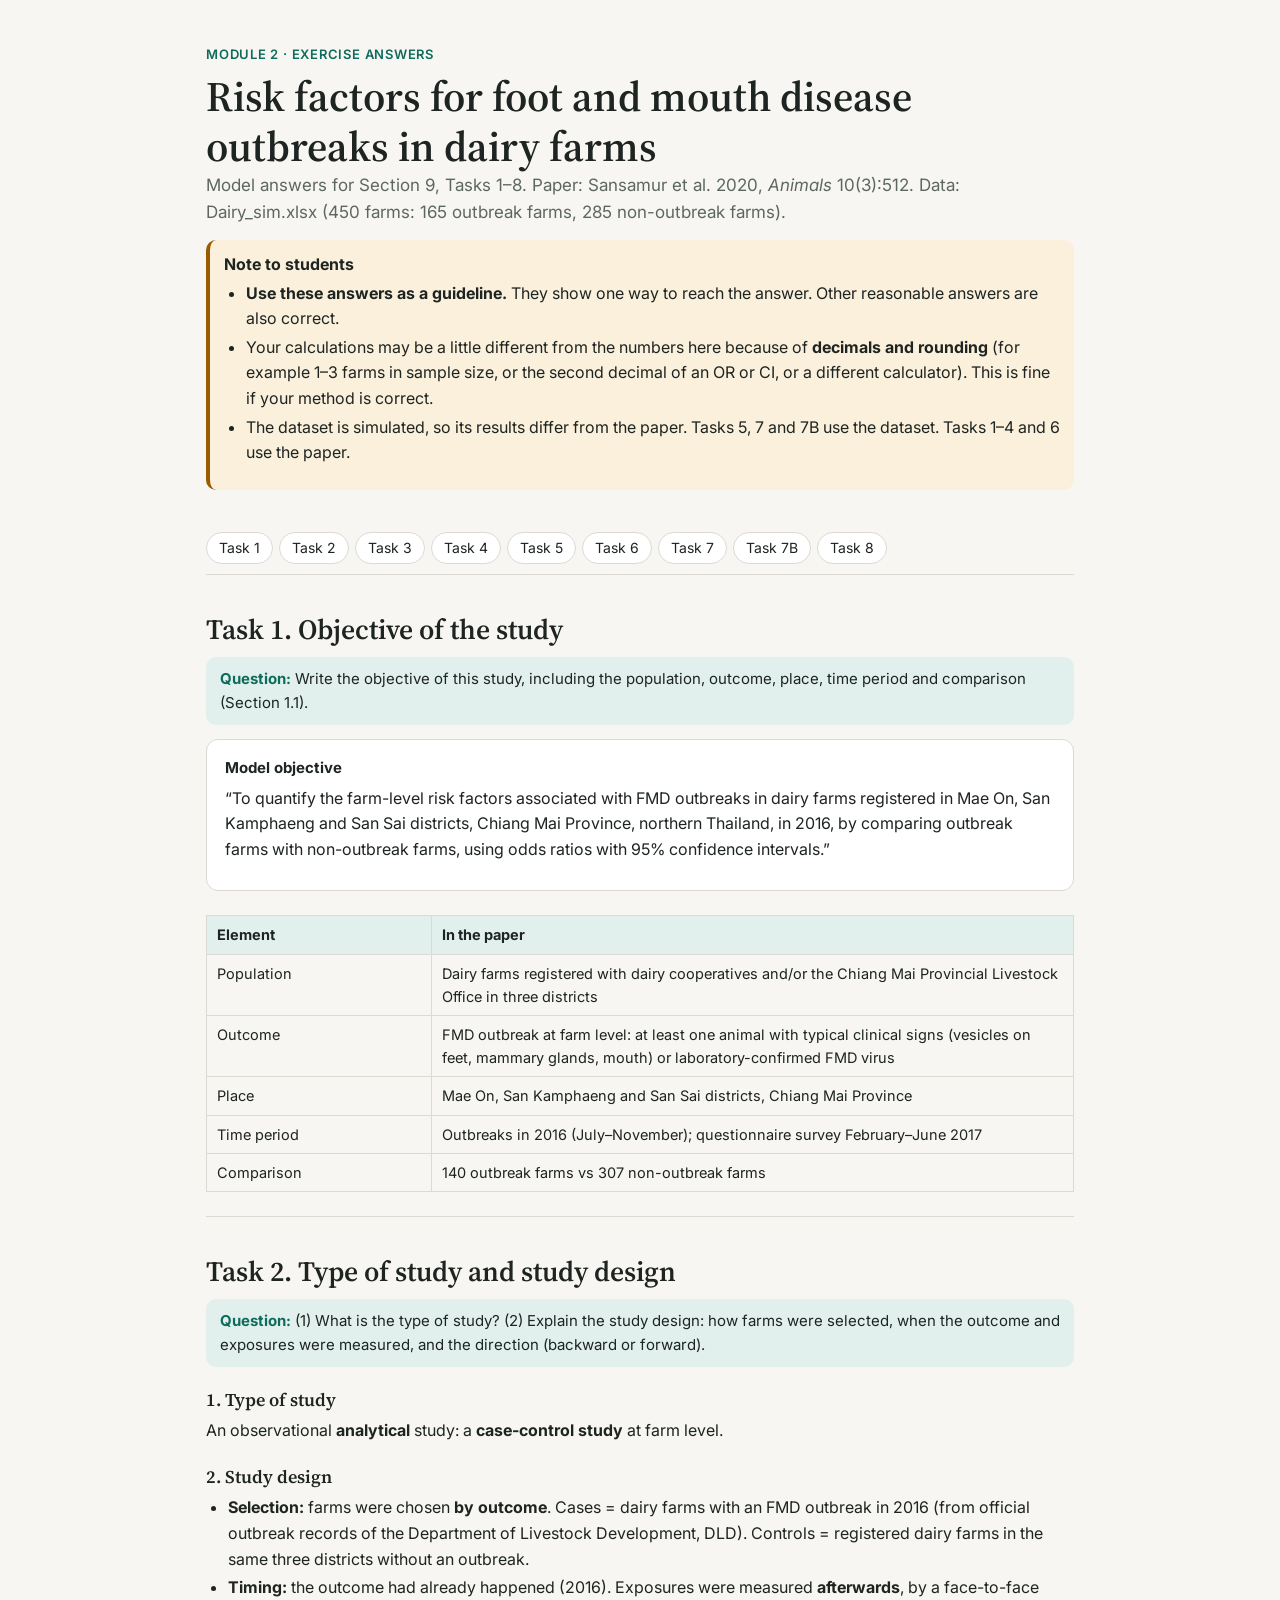
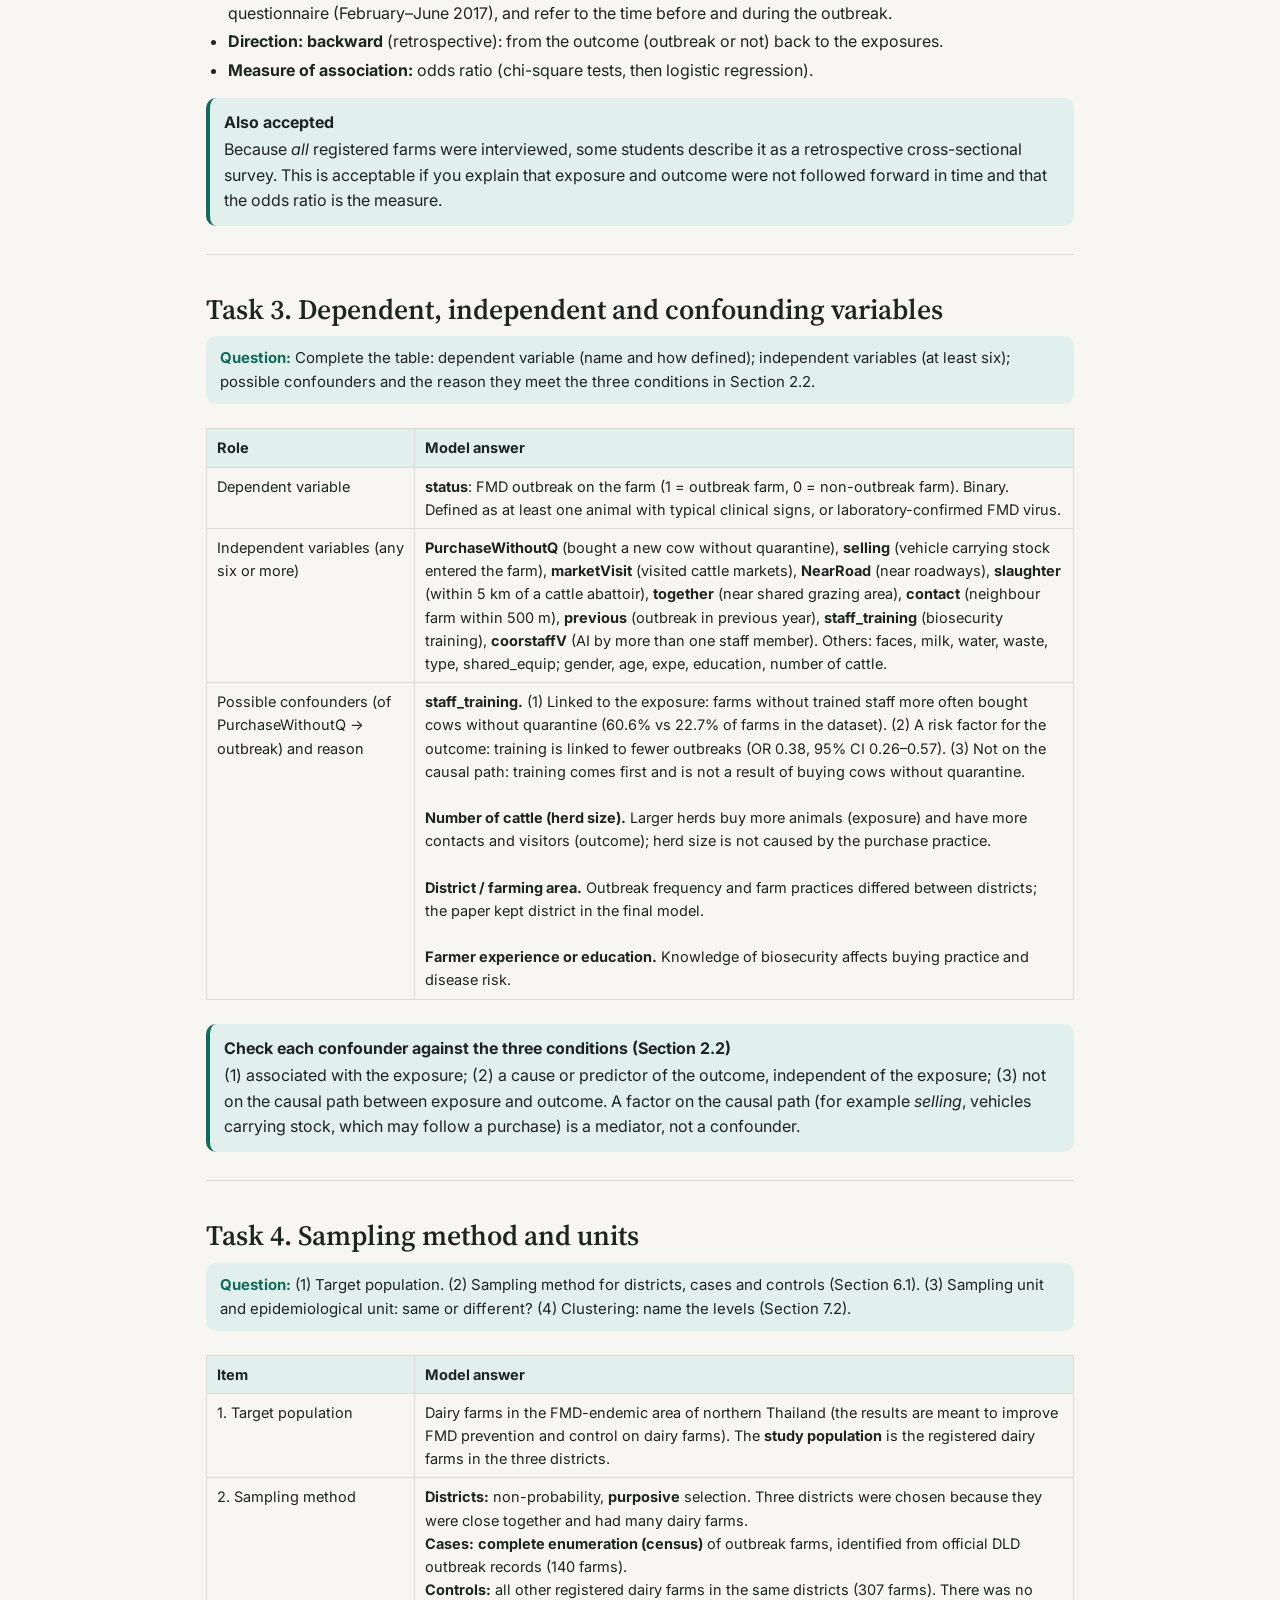
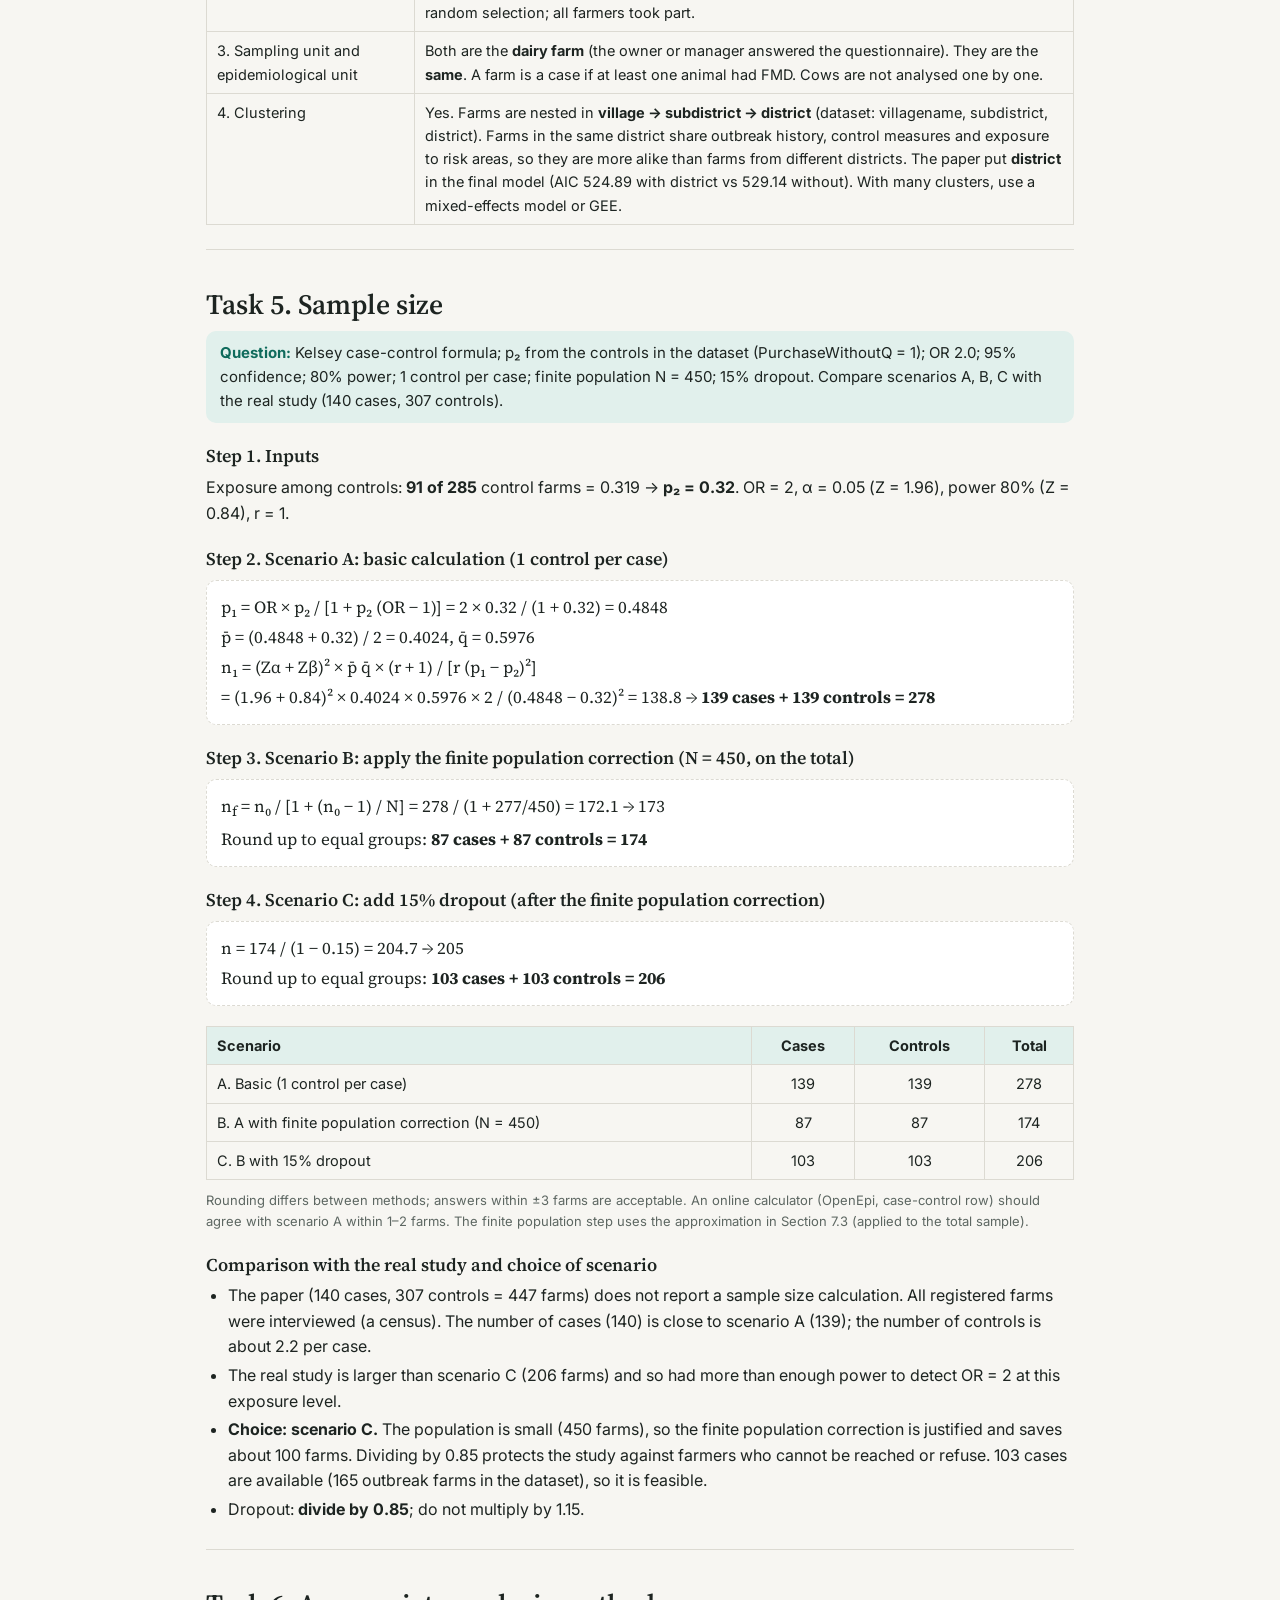
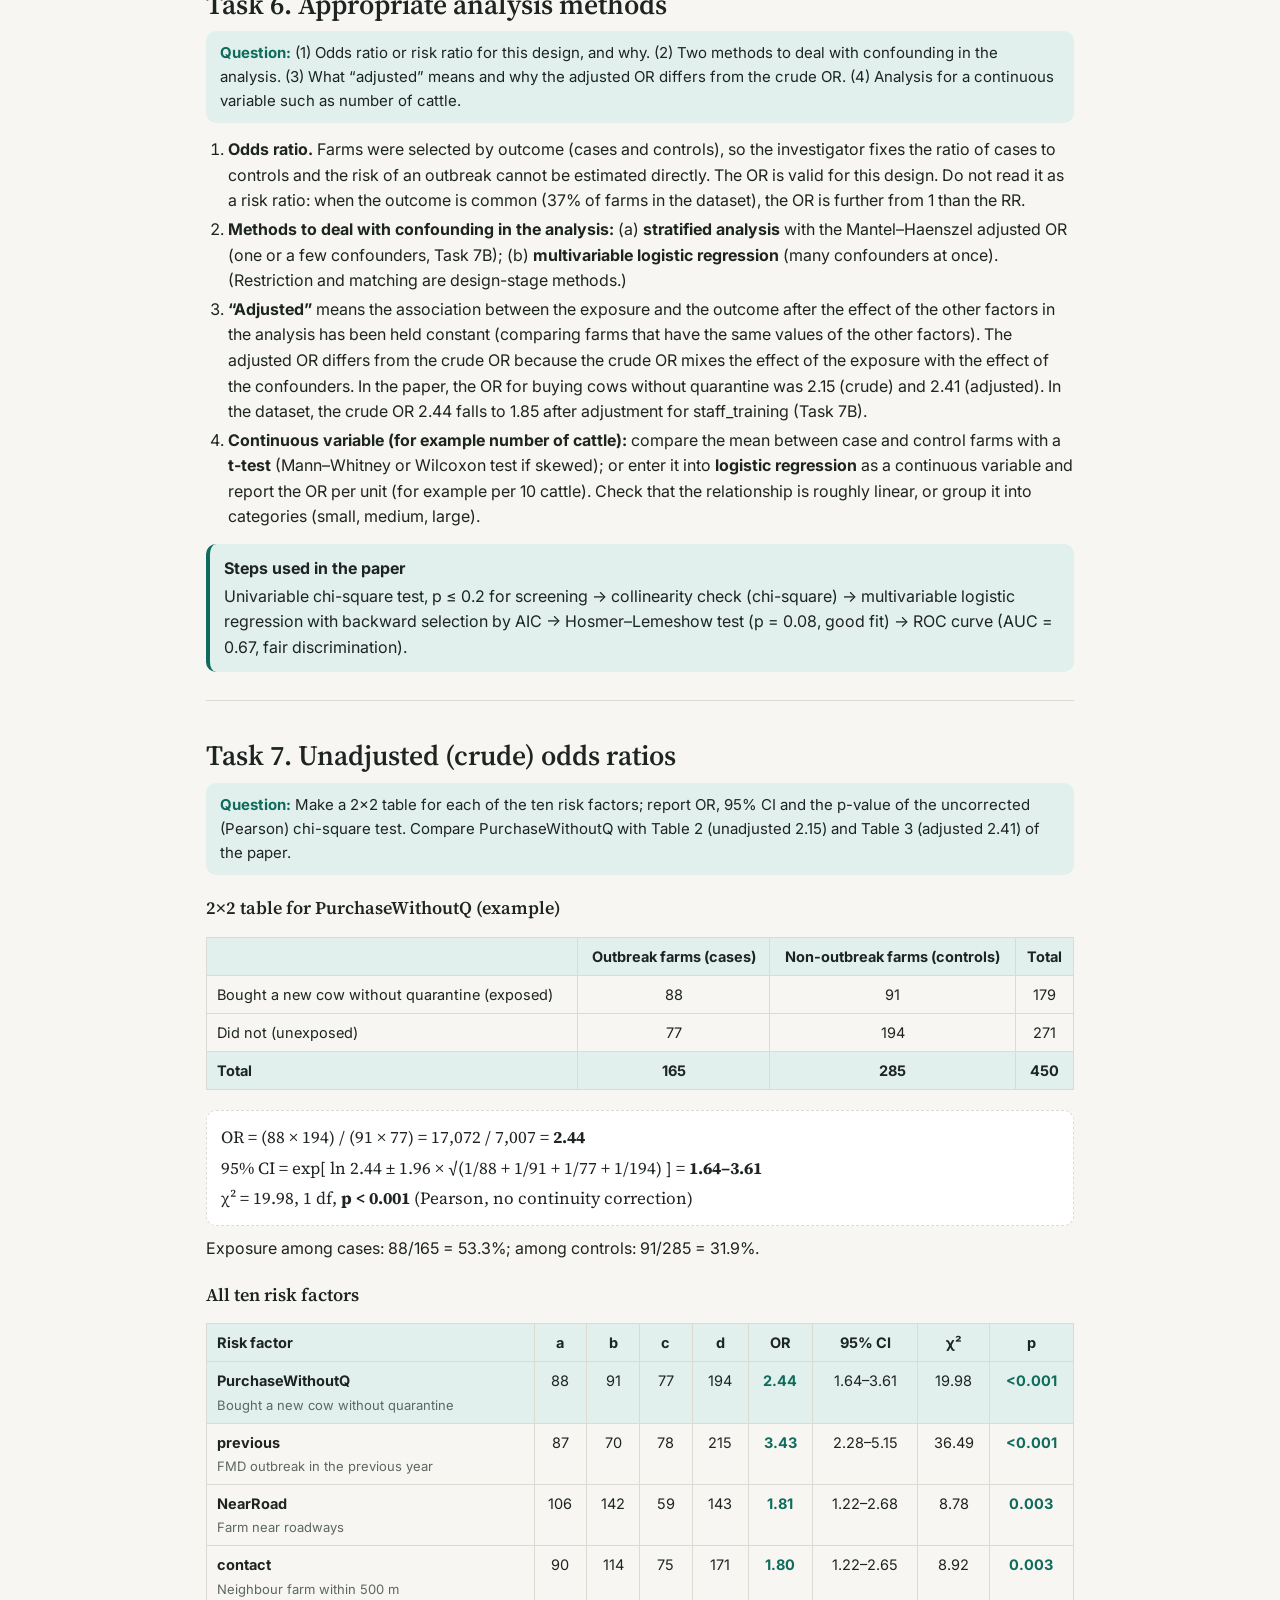
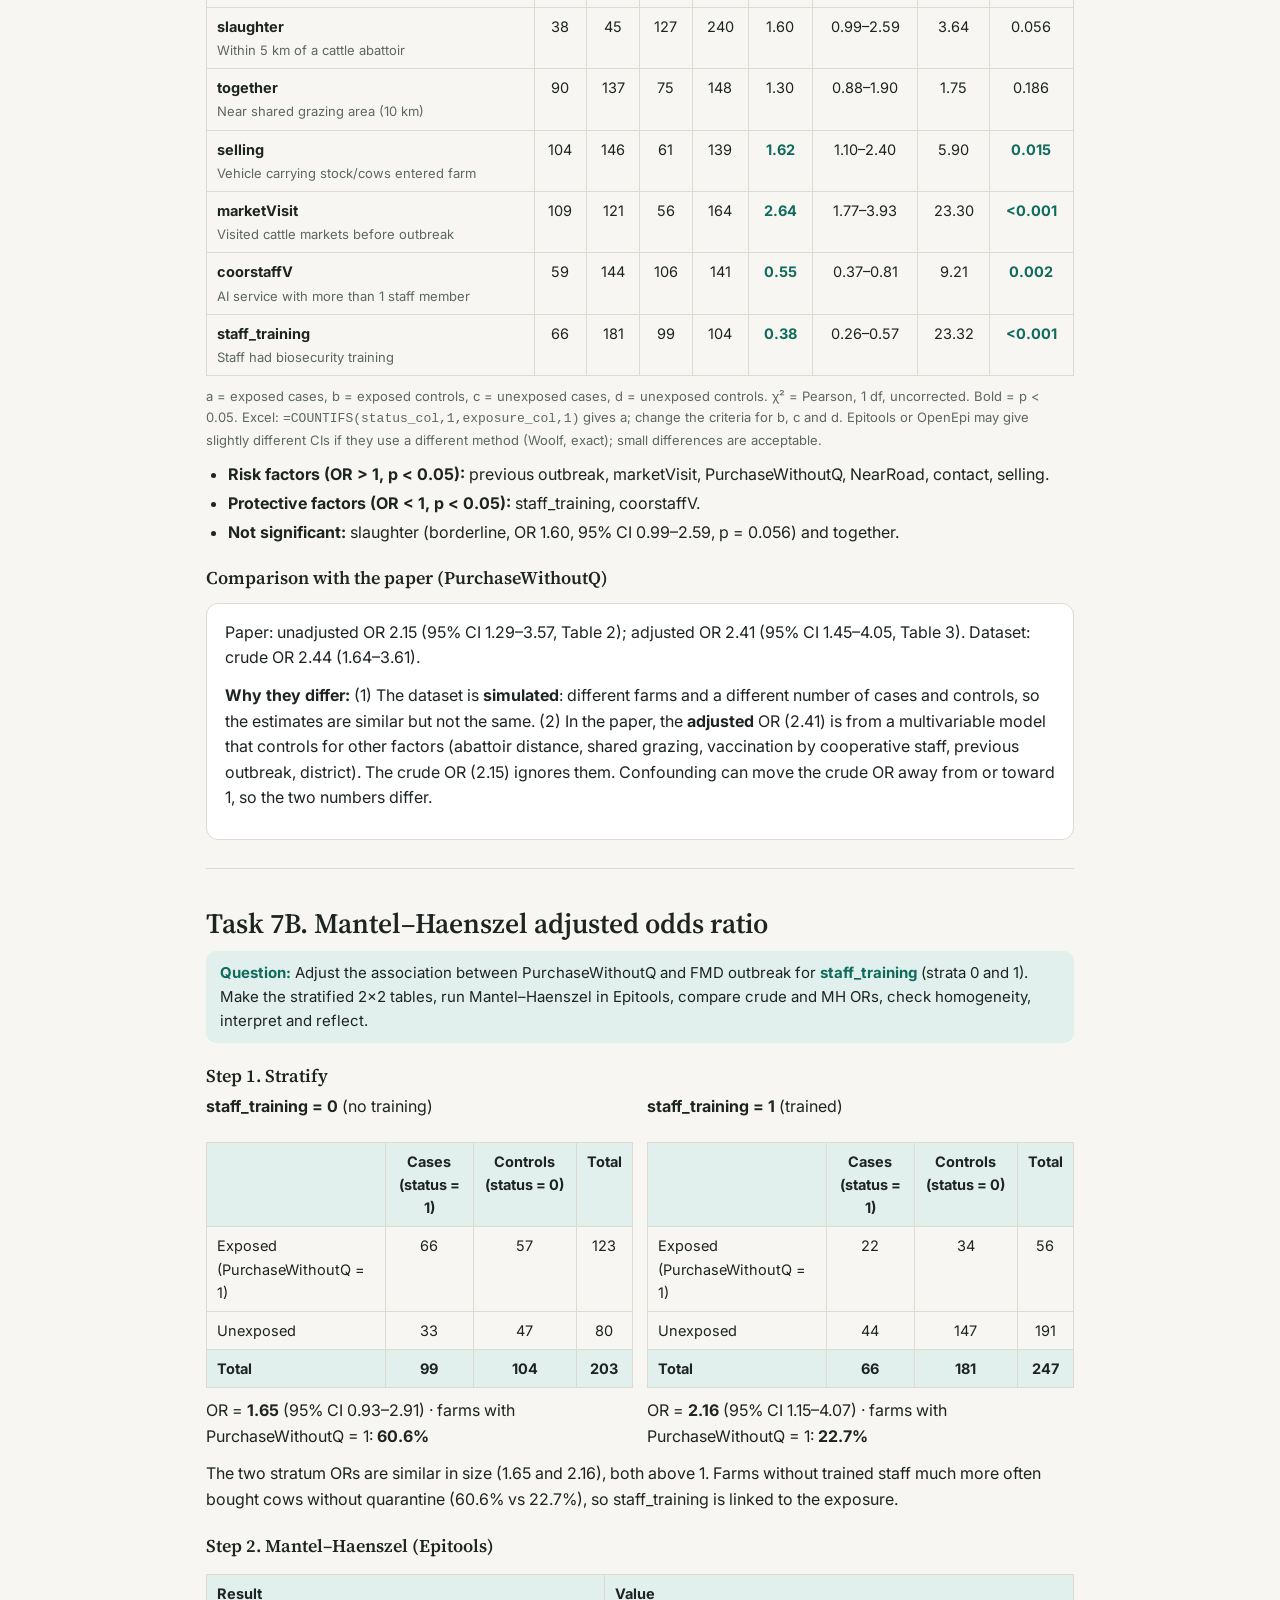
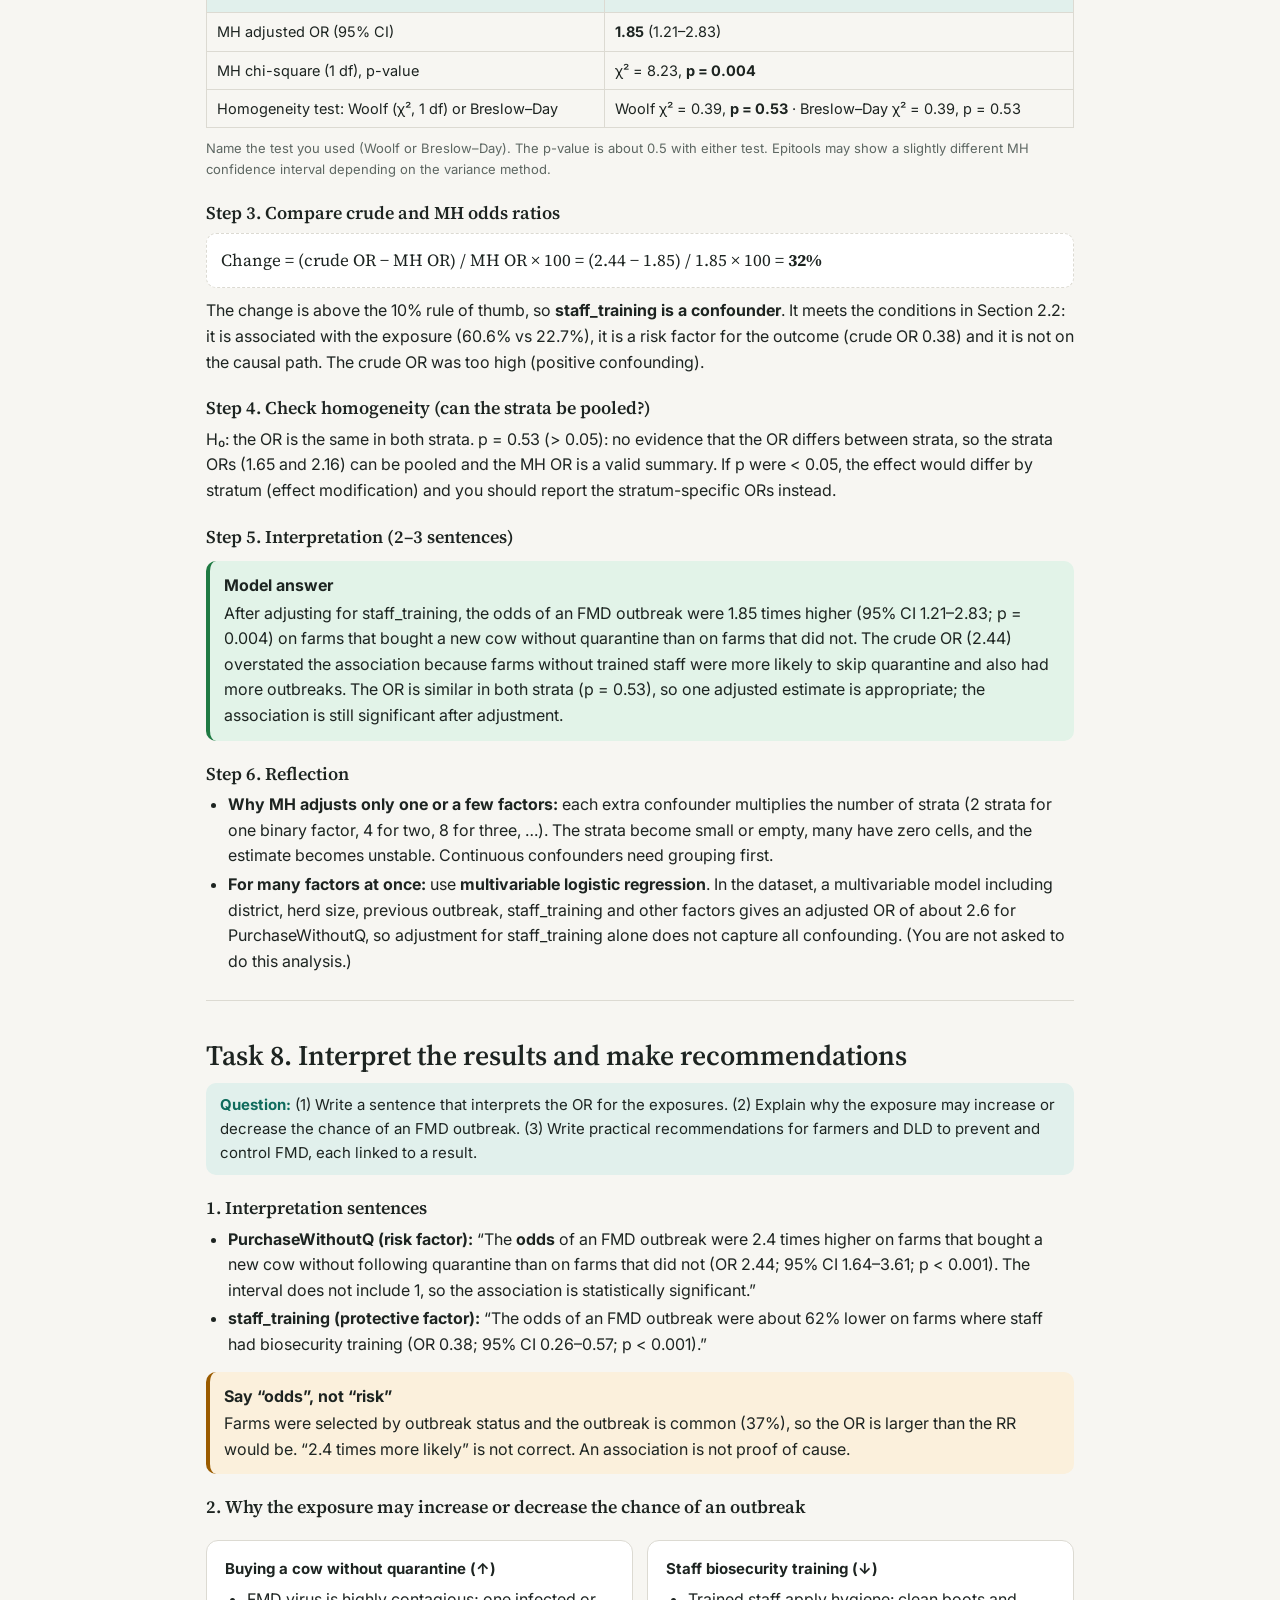
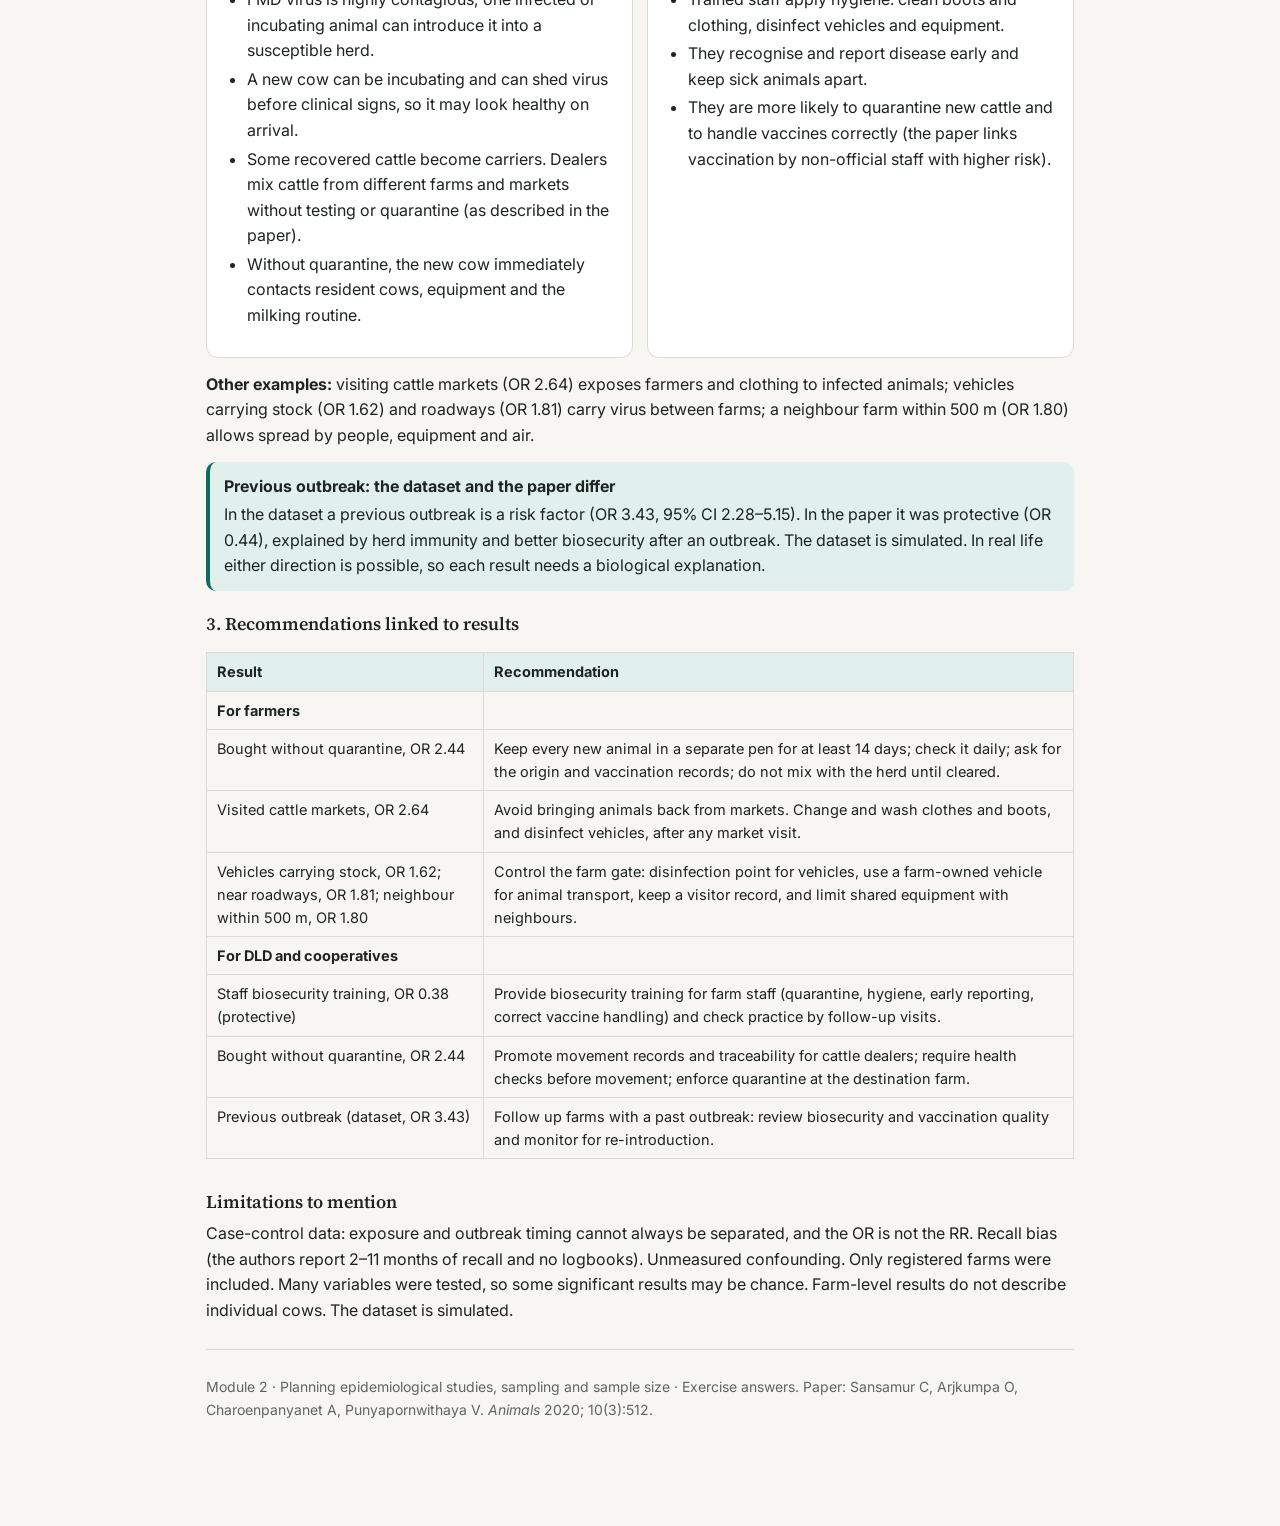
==== Module2_Exercise_Answers.html @ 0840a91d "Add files via upload" ====
<!doctype html>
<html lang="en">
<head>
<meta charset="utf-8">
<meta name="viewport" content="width=device-width,initial-scale=1">
<title>Module 2 Exercise – Answers</title>
<link rel="preconnect" href="https://fonts.googleapis.com">
<link href="https://fonts.googleapis.com/css2?family=Inter:wght@400;500;600&family=Source+Serif+4:wght@600&display=swap" rel="stylesheet">
<style>
:root{--bg:#f7f6f2;--surface:#fff;--ink:#1d2421;--muted:#5d6762;--line:#dcdad2;--accent:#0f6b5c;--accent-soft:#e1f0ec;--warn:#9a5b00;--warn-soft:#fbf0dc;--good:#1f7a43;--good-soft:#e2f3e8;--bad:#b3362b;}
@media (prefers-color-scheme:dark){:root{--bg:#151a18;--surface:#1e2522;--ink:#e8ece9;--muted:#9aa6a0;--line:#33403a;--accent:#4fc2ab;--accent-soft:#1d3a33;--warn:#e6b15c;--warn-soft:#3a2f17;--good:#6bcf8f;--good-soft:#1b3326;--bad:#f08a80;}}
*{box-sizing:border-box}
html{scroll-behavior:smooth;scroll-padding-top:70px}
body{margin:0;background:var(--bg);color:var(--ink);font:16px/1.6 Inter,system-ui,sans-serif;overflow-x:hidden}
h1,h2,h3{font-family:'Source Serif 4',Georgia,serif;font-weight:600;line-height:1.2;margin:0}
h1{font-size:clamp(28px,5vw,42px)} h2{font-size:clamp(22px,3.4vw,28px);margin-bottom:10px} h3{font-size:18px;margin:22px 0 8px}
p{margin:0 0 12px} a{color:var(--accent)}
.wrap{max-width:900px;margin:0 auto;padding:0 16px 80px}
header{padding:44px 0 18px}
.kick{font-size:13px;letter-spacing:.06em;text-transform:uppercase;color:var(--accent);font-weight:600;margin-bottom:6px}
.lead{font-size:17px;color:var(--muted)}
nav.chips{position:sticky;top:0;z-index:5;background:var(--bg);padding:10px 0;border-bottom:1px solid var(--line);display:flex;flex-wrap:wrap;gap:6px}
nav.chips a{padding:4px 12px;border:1px solid var(--line);border-radius:999px;text-decoration:none;font-size:14px;color:var(--ink);background:var(--surface)}
nav.chips a:hover{background:var(--accent-soft)}
section{padding:38px 0 14px;border-bottom:1px solid var(--line)}
.q{background:var(--accent-soft);border-radius:10px;padding:10px 14px;margin:0 0 14px;font-size:15px}
.q b{color:var(--accent)}
.card{background:var(--surface);border:1px solid var(--line);border-radius:12px;padding:16px 18px;margin:14px 0}
.card h4{margin:0 0 6px;font-size:15px}
.note,.warn,.good{border-radius:10px;padding:12px 14px;margin:14px 0;border-left:4px solid var(--accent);background:var(--accent-soft)}
.warn{border-color:var(--warn);background:var(--warn-soft)} .good{border-color:var(--good);background:var(--good-soft)}
.note b:first-child,.warn b:first-child,.good b:first-child{display:block;margin-bottom:2px}
.tw{overflow-x:auto;-webkit-overflow-scrolling:touch}
table{border-collapse:collapse;width:100%;font-size:14.5px;margin:10px 0}
th,td{border:1px solid var(--line);padding:7px 10px;text-align:left;vertical-align:top} th{background:var(--accent-soft)}
td.sig{font-weight:700;color:var(--accent)} tr.hl td{background:var(--accent-soft)}
.m{color:var(--muted);font-size:13px}
.f{font-family:'Source Serif 4',Georgia,serif;font-size:17px;background:var(--surface);border:1px dashed var(--line);border-radius:10px;padding:10px 14px;margin:10px 0;overflow-x:auto}
.f div{margin:3px 0;white-space:nowrap}
ul,ol{margin:0 0 12px;padding-left:22px} li{margin:3px 0}
.two{display:grid;grid-template-columns:1fr 1fr;gap:14px}
@media(max-width:700px){.two{grid-template-columns:1fr}}
.t2 td,.t2 th{text-align:center} .t2 td:first-child,.t2 th:first-child{text-align:left}
footer{padding:26px 0;color:var(--muted);font-size:14px}
@media print{nav.chips{display:none}section{break-inside:avoid-page}body{background:#fff}}
</style>
</head>
<body>
<div class="wrap">
<header>
  <div class="kick">Module 2 · Exercise answers</div>
  <h1>Risk factors for foot and mouth disease outbreaks in dairy farms</h1>
  <p class="lead">Model answers for Section 9, Tasks 1–8. Paper: Sansamur et al. 2020, <i>Animals</i> 10(3):512. Data: Dairy_sim.xlsx (450 farms: 165 outbreak farms, 285 non-outbreak farms).</p>
  <div class="warn"><b>Note to students</b>
    <ul>
      <li><b style="display:inline">Use these answers as a guideline.</b> They show one way to reach the answer. Other reasonable answers are also correct.</li>
      <li>Your calculations may be a little different from the numbers here because of <b style="display:inline">decimals and rounding</b> (for example 1–3 farms in sample size, or the second decimal of an OR or CI, or a different calculator). This is fine if your method is correct.</li>
      <li>The dataset is simulated, so its results differ from the paper. Tasks 5, 7 and 7B use the dataset. Tasks 1–4 and 6 use the paper.</li>
    </ul>
  </div>
</header>

<nav class="chips" aria-label="Tasks">
  <a href="#t1">Task 1</a><a href="#t2">Task 2</a><a href="#t3">Task 3</a><a href="#t4">Task 4</a><a href="#t5">Task 5</a><a href="#t6">Task 6</a><a href="#t7">Task 7</a><a href="#t7b">Task 7B</a><a href="#t8">Task 8</a>
</nav>

<!-- TASK 1 -->
<section id="t1">
  <h2>Task 1. Objective of the study</h2>
  <div class="q"><b>Question:</b> Write the objective of this study, including the population, outcome, place, time period and comparison (Section 1.1).</div>
  <div class="card">
    <h4>Model objective</h4>
    <p>“To quantify the farm-level risk factors associated with FMD outbreaks in dairy farms registered in Mae On, San Kamphaeng and San Sai districts, Chiang Mai Province, northern Thailand, in 2016, by comparing outbreak farms with non-outbreak farms, using odds ratios with 95% confidence intervals.”</p>
  </div>
  <div class="tw"><table>
    <tr><th style="width:26%">Element</th><th>In the paper</th></tr>
    <tr><td>Population</td><td>Dairy farms registered with dairy cooperatives and/or the Chiang Mai Provincial Livestock Office in three districts</td></tr>
    <tr><td>Outcome</td><td>FMD outbreak at farm level: at least one animal with typical clinical signs (vesicles on feet, mammary glands, mouth) or laboratory-confirmed FMD virus</td></tr>
    <tr><td>Place</td><td>Mae On, San Kamphaeng and San Sai districts, Chiang Mai Province</td></tr>
    <tr><td>Time period</td><td>Outbreaks in 2016 (July–November); questionnaire survey February–June 2017</td></tr>
    <tr><td>Comparison</td><td>140 outbreak farms vs 307 non-outbreak farms</td></tr>
  </table></div>
</section>

<!-- TASK 2 -->
<section id="t2">
  <h2>Task 2. Type of study and study design</h2>
  <div class="q"><b>Question:</b> (1) What is the type of study? (2) Explain the study design: how farms were selected, when the outcome and exposures were measured, and the direction (backward or forward).</div>
  <h3>1. Type of study</h3>
  <p>An observational <b>analytical</b> study: a <b>case-control study</b> at farm level.</p>
  <h3>2. Study design</h3>
  <ul>
    <li><b>Selection:</b> farms were chosen <b>by outcome</b>. Cases = dairy farms with an FMD outbreak in 2016 (from official outbreak records of the Department of Livestock Development, DLD). Controls = registered dairy farms in the same three districts without an outbreak.</li>
    <li><b>Timing:</b> the outcome had already happened (2016). Exposures were measured <b>afterwards</b>, by a face-to-face questionnaire (February–June 2017), and refer to the time before and during the outbreak.</li>
    <li><b>Direction:</b> <b>backward</b> (retrospective): from the outcome (outbreak or not) back to the exposures.</li>
    <li><b>Measure of association:</b> odds ratio (chi-square tests, then logistic regression).</li>
  </ul>
  <div class="note"><b>Also accepted</b>
    Because <i>all</i> registered farms were interviewed, some students describe it as a retrospective cross-sectional survey. This is acceptable if you explain that exposure and outcome were not followed forward in time and that the odds ratio is the measure.</div>
</section>

<!-- TASK 3 -->
<section id="t3">
  <h2>Task 3. Dependent, independent and confounding variables</h2>
  <div class="q"><b>Question:</b> Complete the table: dependent variable (name and how defined); independent variables (at least six); possible confounders and the reason they meet the three conditions in Section 2.2.</div>
  <div class="tw"><table>
    <tr><th style="width:24%">Role</th><th>Model answer</th></tr>
    <tr><td>Dependent variable</td><td><b>status</b>: FMD outbreak on the farm (1 = outbreak farm, 0 = non-outbreak farm). Binary. Defined as at least one animal with typical clinical signs, or laboratory-confirmed FMD virus.</td></tr>
    <tr><td>Independent variables (any six or more)</td><td>
      <b>PurchaseWithoutQ</b> (bought a new cow without quarantine), <b>selling</b> (vehicle carrying stock entered the farm), <b>marketVisit</b> (visited cattle markets), <b>NearRoad</b> (near roadways), <b>slaughter</b> (within 5 km of a cattle abattoir), <b>together</b> (near shared grazing area), <b>contact</b> (neighbour farm within 500 m), <b>previous</b> (outbreak in previous year), <b>staff_training</b> (biosecurity training), <b>coorstaffV</b> (AI by more than one staff member). Others: faces, milk, water, waste, type, shared_equip; gender, age, expe, education, number of cattle.</td></tr>
    <tr><td>Possible confounders (of PurchaseWithoutQ → outbreak) and reason</td><td>
      <b>staff_training.</b> (1) Linked to the exposure: farms without trained staff more often bought cows without quarantine (60.6% vs 22.7% of farms in the dataset). (2) A risk factor for the outcome: training is linked to fewer outbreaks (OR 0.38, 95% CI 0.26–0.57). (3) Not on the causal path: training comes first and is not a result of buying cows without quarantine.<br><br>
      <b>Number of cattle (herd size).</b> Larger herds buy more animals (exposure) and have more contacts and visitors (outcome); herd size is not caused by the purchase practice.<br><br>
      <b>District / farming area.</b> Outbreak frequency and farm practices differed between districts; the paper kept district in the final model.<br><br>
      <b>Farmer experience or education.</b> Knowledge of biosecurity affects buying practice and disease risk.</td></tr>
  </table></div>
  <div class="note"><b>Check each confounder against the three conditions (Section 2.2)</b>
    (1) associated with the exposure; (2) a cause or predictor of the outcome, independent of the exposure; (3) not on the causal path between exposure and outcome. A factor on the causal path (for example <i>selling</i>, vehicles carrying stock, which may follow a purchase) is a mediator, not a confounder.</div>
</section>

<!-- TASK 4 -->
<section id="t4">
  <h2>Task 4. Sampling method and units</h2>
  <div class="q"><b>Question:</b> (1) Target population. (2) Sampling method for districts, cases and controls (Section 6.1). (3) Sampling unit and epidemiological unit: same or different? (4) Clustering: name the levels (Section 7.2).</div>
  <div class="tw"><table>
    <tr><th style="width:24%">Item</th><th>Model answer</th></tr>
    <tr><td>1. Target population</td><td>Dairy farms in the FMD-endemic area of northern Thailand (the results are meant to improve FMD prevention and control on dairy farms). The <b>study population</b> is the registered dairy farms in the three districts.</td></tr>
    <tr><td>2. Sampling method</td><td>
      <b>Districts:</b> non-probability, <b>purposive</b> selection. Three districts were chosen because they were close together and had many dairy farms.<br>
      <b>Cases:</b> <b>complete enumeration (census)</b> of outbreak farms, identified from official DLD outbreak records (140 farms).<br>
      <b>Controls:</b> all other registered dairy farms in the same districts (307 farms). There was no random selection; all farmers took part.</td></tr>
    <tr><td>3. Sampling unit and epidemiological unit</td><td>Both are the <b>dairy farm</b> (the owner or manager answered the questionnaire). They are the <b>same</b>. A farm is a case if at least one animal had FMD. Cows are not analysed one by one.</td></tr>
    <tr><td>4. Clustering</td><td>Yes. Farms are nested in <b>village → subdistrict → district</b> (dataset: villagename, subdistrict, district). Farms in the same district share outbreak history, control measures and exposure to risk areas, so they are more alike than farms from different districts. The paper put <b>district</b> in the final model (AIC 524.89 with district vs 529.14 without). With many clusters, use a mixed-effects model or GEE.</td></tr>
  </table></div>
</section>

<!-- TASK 5 -->
<section id="t5">
  <h2>Task 5. Sample size</h2>
  <div class="q"><b>Question:</b> Kelsey case-control formula; p₂ from the controls in the dataset (PurchaseWithoutQ = 1); OR 2.0; 95% confidence; 80% power; 1 control per case; finite population N = 450; 15% dropout. Compare scenarios A, B, C with the real study (140 cases, 307 controls).</div>
  <h3>Step 1. Inputs</h3>
  <p>Exposure among controls: <b>91 of 285</b> control farms = 0.319 → <b>p₂ = 0.32</b>. OR = 2, α = 0.05 (Z = 1.96), power 80% (Z = 0.84), r = 1.</p>
  <h3>Step 2. Scenario A: basic calculation (1 control per case)</h3>
  <div class="f">
    <div>p₁ = OR × p₂ / [1 + p₂ (OR − 1)] = 2 × 0.32 / (1 + 0.32) = 0.4848</div>
    <div>p̄ = (0.4848 + 0.32) / 2 = 0.4024, q̄ = 0.5976</div>
    <div>n₁ = (Zα + Zβ)² × p̄ q̄ × (r + 1) / [r (p₁ − p₂)²]</div>
    <div>= (1.96 + 0.84)² × 0.4024 × 0.5976 × 2 / (0.4848 − 0.32)² = 138.8 → <b>139 cases + 139 controls = 278</b></div>
  </div>
  <h3>Step 3. Scenario B: apply the finite population correction (N = 450, on the total)</h3>
  <div class="f">
    <div>n<sub>f</sub> = n₀ / [1 + (n₀ − 1) / N] = 278 / (1 + 277/450) = 172.1 → 173</div>
    <div>Round up to equal groups: <b>87 cases + 87 controls = 174</b></div>
  </div>
  <h3>Step 4. Scenario C: add 15% dropout (after the finite population correction)</h3>
  <div class="f">
    <div>n = 174 / (1 − 0.15) = 204.7 → 205</div>
    <div>Round up to equal groups: <b>103 cases + 103 controls = 206</b></div>
  </div>
  <div class="tw"><table class="t2">
    <tr><th>Scenario</th><th>Cases</th><th>Controls</th><th>Total</th></tr>
    <tr><td>A. Basic (1 control per case)</td><td>139</td><td>139</td><td>278</td></tr>
    <tr><td>B. A with finite population correction (N = 450)</td><td>87</td><td>87</td><td>174</td></tr>
    <tr><td>C. B with 15% dropout</td><td>103</td><td>103</td><td>206</td></tr>
  </table></div>
  <p class="m">Rounding differs between methods; answers within ±3 farms are acceptable. An online calculator (OpenEpi, case-control row) should agree with scenario A within 1–2 farms. The finite population step uses the approximation in Section 7.3 (applied to the total sample).</p>
  <h3>Comparison with the real study and choice of scenario</h3>
  <ul>
    <li>The paper (140 cases, 307 controls = 447 farms) does not report a sample size calculation. All registered farms were interviewed (a census). The number of cases (140) is close to scenario A (139); the number of controls is about 2.2 per case.</li>
    <li>The real study is larger than scenario C (206 farms) and so had more than enough power to detect OR = 2 at this exposure level.</li>
    <li><b>Choice: scenario C.</b> The population is small (450 farms), so the finite population correction is justified and saves about 100 farms. Dividing by 0.85 protects the study against farmers who cannot be reached or refuse. 103 cases are available (165 outbreak farms in the dataset), so it is feasible.</li>
    <li>Dropout: <b>divide by 0.85</b>; do not multiply by 1.15.</li>
  </ul>
</section>

<!-- TASK 6 -->
<section id="t6">
  <h2>Task 6. Appropriate analysis methods</h2>
  <div class="q"><b>Question:</b> (1) Odds ratio or risk ratio for this design, and why. (2) Two methods to deal with confounding in the analysis. (3) What “adjusted” means and why the adjusted OR differs from the crude OR. (4) Analysis for a continuous variable such as number of cattle.</div>
  <ol>
    <li><b>Odds ratio.</b> Farms were selected by outcome (cases and controls), so the investigator fixes the ratio of cases to controls and the risk of an outbreak cannot be estimated directly. The OR is valid for this design. Do not read it as a risk ratio: when the outcome is common (37% of farms in the dataset), the OR is further from 1 than the RR.</li>
    <li><b>Methods to deal with confounding in the analysis:</b> (a) <b>stratified analysis</b> with the Mantel–Haenszel adjusted OR (one or a few confounders, Task 7B); (b) <b>multivariable logistic regression</b> (many confounders at once). (Restriction and matching are design-stage methods.)</li>
    <li><b>“Adjusted”</b> means the association between the exposure and the outcome after the effect of the other factors in the analysis has been held constant (comparing farms that have the same values of the other factors). The adjusted OR differs from the crude OR because the crude OR mixes the effect of the exposure with the effect of the confounders. In the paper, the OR for buying cows without quarantine was 2.15 (crude) and 2.41 (adjusted). In the dataset, the crude OR 2.44 falls to 1.85 after adjustment for staff_training (Task 7B).</li>
    <li><b>Continuous variable (for example number of cattle):</b> compare the mean between case and control farms with a <b>t-test</b> (Mann–Whitney or Wilcoxon test if skewed); or enter it into <b>logistic regression</b> as a continuous variable and report the OR per unit (for example per 10 cattle). Check that the relationship is roughly linear, or group it into categories (small, medium, large).</li>
  </ol>
  <div class="note"><b>Steps used in the paper</b>
    Univariable chi-square test, p ≤ 0.2 for screening → collinearity check (chi-square) → multivariable logistic regression with backward selection by AIC → Hosmer–Lemeshow test (p = 0.08, good fit) → ROC curve (AUC = 0.67, fair discrimination).</div>
</section>

<!-- TASK 7 -->
<section id="t7">
  <h2>Task 7. Unadjusted (crude) odds ratios</h2>
  <div class="q"><b>Question:</b> Make a 2×2 table for each of the ten risk factors; report OR, 95% CI and the p-value of the uncorrected (Pearson) chi-square test. Compare PurchaseWithoutQ with Table 2 (unadjusted 2.15) and Table 3 (adjusted 2.41) of the paper.</div>
  <h3>2×2 table for PurchaseWithoutQ (example)</h3>
  <div class="tw"><table class="t2">
    <tr><th></th><th>Outbreak farms (cases)</th><th>Non-outbreak farms (controls)</th><th>Total</th></tr>
    <tr><td>Bought a new cow without quarantine (exposed)</td><td>88</td><td>91</td><td>179</td></tr>
    <tr><td>Did not (unexposed)</td><td>77</td><td>194</td><td>271</td></tr>
    <tr><th style="text-align:left">Total</th><th>165</th><th>285</th><th>450</th></tr>
  </table></div>
  <div class="f">
    <div>OR = (88 × 194) / (91 × 77) = 17,072 / 7,007 = <b>2.44</b></div>
    <div>95% CI = exp[ ln 2.44 ± 1.96 × √(1/88 + 1/91 + 1/77 + 1/194) ] = <b>1.64–3.61</b></div>
    <div>χ² = 19.98, 1 df, <b>p &lt; 0.001</b> (Pearson, no continuity correction)</div>
  </div>
  <p>Exposure among cases: 88/165 = 53.3%; among controls: 91/285 = 31.9%.</p>
  <h3>All ten risk factors</h3>
  <div class="tw"><table class="t2">
    <tr><th>Risk factor</th><th>a</th><th>b</th><th>c</th><th>d</th><th>OR</th><th>95% CI</th><th>χ²</th><th>p</th></tr>
<tr class="hl"><td><b>PurchaseWithoutQ</b><br><span class="m">Bought a new cow without quarantine</span></td><td>88</td><td>91</td><td>77</td><td>194</td><td class="sig">2.44</td><td>1.64–3.61</td><td>19.98</td><td class="sig">&lt;0.001</td></tr>
<tr><td><b>previous</b><br><span class="m">FMD outbreak in the previous year</span></td><td>87</td><td>70</td><td>78</td><td>215</td><td class="sig">3.43</td><td>2.28–5.15</td><td>36.49</td><td class="sig">&lt;0.001</td></tr>
<tr><td><b>NearRoad</b><br><span class="m">Farm near roadways</span></td><td>106</td><td>142</td><td>59</td><td>143</td><td class="sig">1.81</td><td>1.22–2.68</td><td>8.78</td><td class="sig">0.003</td></tr>
<tr><td><b>contact</b><br><span class="m">Neighbour farm within 500 m</span></td><td>90</td><td>114</td><td>75</td><td>171</td><td class="sig">1.80</td><td>1.22–2.65</td><td>8.92</td><td class="sig">0.003</td></tr>
<tr><td><b>slaughter</b><br><span class="m">Within 5 km of a cattle abattoir</span></td><td>38</td><td>45</td><td>127</td><td>240</td><td>1.60</td><td>0.99–2.59</td><td>3.64</td><td>0.056</td></tr>
<tr><td><b>together</b><br><span class="m">Near shared grazing area (10 km)</span></td><td>90</td><td>137</td><td>75</td><td>148</td><td>1.30</td><td>0.88–1.90</td><td>1.75</td><td>0.186</td></tr>
<tr><td><b>selling</b><br><span class="m">Vehicle carrying stock/cows entered farm</span></td><td>104</td><td>146</td><td>61</td><td>139</td><td class="sig">1.62</td><td>1.10–2.40</td><td>5.90</td><td class="sig">0.015</td></tr>
<tr><td><b>marketVisit</b><br><span class="m">Visited cattle markets before outbreak</span></td><td>109</td><td>121</td><td>56</td><td>164</td><td class="sig">2.64</td><td>1.77–3.93</td><td>23.30</td><td class="sig">&lt;0.001</td></tr>
<tr><td><b>coorstaffV</b><br><span class="m">AI service with more than 1 staff member</span></td><td>59</td><td>144</td><td>106</td><td>141</td><td class="sig">0.55</td><td>0.37–0.81</td><td>9.21</td><td class="sig">0.002</td></tr>
<tr><td><b>staff_training</b><br><span class="m">Staff had biosecurity training</span></td><td>66</td><td>181</td><td>99</td><td>104</td><td class="sig">0.38</td><td>0.26–0.57</td><td>23.32</td><td class="sig">&lt;0.001</td></tr>
  </table></div>
  <p class="m">a = exposed cases, b = exposed controls, c = unexposed cases, d = unexposed controls. χ² = Pearson, 1 df, uncorrected. Bold = p &lt; 0.05. Excel: <code>=COUNTIFS(status_col,1,exposure_col,1)</code> gives a; change the criteria for b, c and d. Epitools or OpenEpi may give slightly different CIs if they use a different method (Woolf, exact); small differences are acceptable.</p>
  <ul>
    <li><b>Risk factors (OR &gt; 1, p &lt; 0.05):</b> previous outbreak, marketVisit, PurchaseWithoutQ, NearRoad, contact, selling.</li>
    <li><b>Protective factors (OR &lt; 1, p &lt; 0.05):</b> staff_training, coorstaffV.</li>
    <li><b>Not significant:</b> slaughter (borderline, OR 1.60, 95% CI 0.99–2.59, p = 0.056) and together.</li>
  </ul>
  <h3>Comparison with the paper (PurchaseWithoutQ)</h3>
  <div class="card">
    <p>Paper: unadjusted OR 2.15 (95% CI 1.29–3.57, Table 2); adjusted OR 2.41 (95% CI 1.45–4.05, Table 3). Dataset: crude OR 2.44 (1.64–3.61).</p>
    <p><b>Why they differ:</b> (1) The dataset is <b>simulated</b>: different farms and a different number of cases and controls, so the estimates are similar but not the same. (2) In the paper, the <b>adjusted</b> OR (2.41) is from a multivariable model that controls for other factors (abattoir distance, shared grazing, vaccination by cooperative staff, previous outbreak, district). The crude OR (2.15) ignores them. Confounding can move the crude OR away from or toward 1, so the two numbers differ.</p>
  </div>
</section>

<!-- TASK 7B -->
<section id="t7b">
  <h2>Task 7B. Mantel–Haenszel adjusted odds ratio</h2>
  <div class="q"><b>Question:</b> Adjust the association between PurchaseWithoutQ and FMD outbreak for <b>staff_training</b> (strata 0 and 1). Make the stratified 2×2 tables, run Mantel–Haenszel in Epitools, compare crude and MH ORs, check homogeneity, interpret and reflect.</div>

  <h3>Step 1. Stratify</h3>
  <div class="two">
    <div>
      <p><b>staff_training = 0</b> (no training)</p>
      <div class="tw"><table class="t2">
        <tr><th></th><th>Cases (status = 1)</th><th>Controls (status = 0)</th><th>Total</th></tr>
        <tr><td>Exposed (PurchaseWithoutQ = 1)</td><td>66</td><td>57</td><td>123</td></tr>
        <tr><td>Unexposed</td><td>33</td><td>47</td><td>80</td></tr>
        <tr><th style="text-align:left">Total</th><th>99</th><th>104</th><th>203</th></tr>
      </table></div>
      <p>OR = <b>1.65</b> (95% CI 0.93–2.91) · farms with PurchaseWithoutQ = 1: <b>60.6%</b></p>
    </div>
    <div>
      <p><b>staff_training = 1</b> (trained)</p>
      <div class="tw"><table class="t2">
        <tr><th></th><th>Cases (status = 1)</th><th>Controls (status = 0)</th><th>Total</th></tr>
        <tr><td>Exposed (PurchaseWithoutQ = 1)</td><td>22</td><td>34</td><td>56</td></tr>
        <tr><td>Unexposed</td><td>44</td><td>147</td><td>191</td></tr>
        <tr><th style="text-align:left">Total</th><th>66</th><th>181</th><th>247</th></tr>
      </table></div>
      <p>OR = <b>2.16</b> (95% CI 1.15–4.07) · farms with PurchaseWithoutQ = 1: <b>22.7%</b></p>
    </div>
  </div>
  <p>The two stratum ORs are similar in size (1.65 and 2.16), both above 1. Farms without trained staff much more often bought cows without quarantine (60.6% vs 22.7%), so staff_training is linked to the exposure.</p>

  <h3>Step 2. Mantel–Haenszel (Epitools)</h3>
  <div class="tw"><table>
    <tr><th>Result</th><th>Value</th></tr>
    <tr><td>MH adjusted OR (95% CI)</td><td><b>1.85</b> (1.21–2.83)</td></tr>
    <tr><td>MH chi-square (1 df), p-value</td><td>χ² = 8.23, <b>p = 0.004</b></td></tr>
    <tr><td>Homogeneity test: Woolf (χ², 1 df) or Breslow–Day</td><td>Woolf χ² = 0.39, <b>p = 0.53</b> · Breslow–Day χ² = 0.39, p = 0.53</td></tr>
  </table></div>
  <p class="m">Name the test you used (Woolf or Breslow–Day). The p-value is about 0.5 with either test. Epitools may show a slightly different MH confidence interval depending on the variance method.</p>

  <h3>Step 3. Compare crude and MH odds ratios</h3>
  <div class="f">
    <div>Change = (crude OR − MH OR) / MH OR × 100 = (2.44 − 1.85) / 1.85 × 100 = <b>32%</b></div>
  </div>
  <p>The change is above the 10% rule of thumb, so <b>staff_training is a confounder</b>. It meets the conditions in Section 2.2: it is associated with the exposure (60.6% vs 22.7%), it is a risk factor for the outcome (crude OR 0.38) and it is not on the causal path. The crude OR was too high (positive confounding).</p>

  <h3>Step 4. Check homogeneity (can the strata be pooled?)</h3>
  <p>H₀: the OR is the same in both strata. p = 0.53 (&gt; 0.05): no evidence that the OR differs between strata, so the strata ORs (1.65 and 2.16) can be pooled and the MH OR is a valid summary. If p were &lt; 0.05, the effect would differ by stratum (effect modification) and you should report the stratum-specific ORs instead.</p>

  <h3>Step 5. Interpretation (2–3 sentences)</h3>
  <div class="good"><b>Model answer</b>
    After adjusting for staff_training, the odds of an FMD outbreak were 1.85 times higher (95% CI 1.21–2.83; p = 0.004) on farms that bought a new cow without quarantine than on farms that did not. The crude OR (2.44) overstated the association because farms without trained staff were more likely to skip quarantine and also had more outbreaks. The OR is similar in both strata (p = 0.53), so one adjusted estimate is appropriate; the association is still significant after adjustment.</div>

  <h3>Step 6. Reflection</h3>
  <ul>
    <li><b>Why MH adjusts only one or a few factors:</b> each extra confounder multiplies the number of strata (2 strata for one binary factor, 4 for two, 8 for three, …). The strata become small or empty, many have zero cells, and the estimate becomes unstable. Continuous confounders need grouping first.</li>
    <li><b>For many factors at once:</b> use <b>multivariable logistic regression</b>. In the dataset, a multivariable model including district, herd size, previous outbreak, staff_training and other factors gives an adjusted OR of about 2.6 for PurchaseWithoutQ, so adjustment for staff_training alone does not capture all confounding. (You are not asked to do this analysis.)</li>
  </ul>
</section>

<!-- TASK 8 -->
<section id="t8">
  <h2>Task 8. Interpret the results and make recommendations</h2>
  <div class="q"><b>Question:</b> (1) Write a sentence that interprets the OR for the exposures. (2) Explain why the exposure may increase or decrease the chance of an FMD outbreak. (3) Write practical recommendations for farmers and DLD to prevent and control FMD, each linked to a result.</div>

  <h3>1. Interpretation sentences</h3>
  <ul>
    <li><b>PurchaseWithoutQ (risk factor):</b> “The <b>odds</b> of an FMD outbreak were 2.4 times higher on farms that bought a new cow without following quarantine than on farms that did not (OR 2.44; 95% CI 1.64–3.61; p &lt; 0.001). The interval does not include 1, so the association is statistically significant.”</li>
    <li><b>staff_training (protective factor):</b> “The odds of an FMD outbreak were about 62% lower on farms where staff had biosecurity training (OR 0.38; 95% CI 0.26–0.57; p &lt; 0.001).”</li>
  </ul>
  <div class="warn"><b>Say “odds”, not “risk”</b>
    Farms were selected by outbreak status and the outbreak is common (37%), so the OR is larger than the RR would be. “2.4 times more likely” is not correct. An association is not proof of cause.</div>

  <h3>2. Why the exposure may increase or decrease the chance of an outbreak</h3>
  <div class="two">
    <div class="card"><h4>Buying a cow without quarantine (↑)</h4>
      <ul>
        <li>FMD virus is highly contagious; one infected or incubating animal can introduce it into a susceptible herd.</li>
        <li>A new cow can be incubating and can shed virus before clinical signs, so it may look healthy on arrival.</li>
        <li>Some recovered cattle become carriers. Dealers mix cattle from different farms and markets without testing or quarantine (as described in the paper).</li>
        <li>Without quarantine, the new cow immediately contacts resident cows, equipment and the milking routine.</li>
      </ul></div>
    <div class="card"><h4>Staff biosecurity training (↓)</h4>
      <ul>
        <li>Trained staff apply hygiene: clean boots and clothing, disinfect vehicles and equipment.</li>
        <li>They recognise and report disease early and keep sick animals apart.</li>
        <li>They are more likely to quarantine new cattle and to handle vaccines correctly (the paper links vaccination by non-official staff with higher risk).</li>
      </ul></div>
  </div>
  <p><b>Other examples:</b> visiting cattle markets (OR 2.64) exposes farmers and clothing to infected animals; vehicles carrying stock (OR 1.62) and roadways (OR 1.81) carry virus between farms; a neighbour farm within 500 m (OR 1.80) allows spread by people, equipment and air.</p>
  <div class="note"><b>Previous outbreak: the dataset and the paper differ</b>
    In the dataset a previous outbreak is a risk factor (OR 3.43, 95% CI 2.28–5.15). In the paper it was protective (OR 0.44), explained by herd immunity and better biosecurity after an outbreak. The dataset is simulated. In real life either direction is possible, so each result needs a biological explanation.</div>

  <h3>3. Recommendations linked to results</h3>
  <div class="tw"><table>
    <tr><th style="width:32%">Result</th><th>Recommendation</th></tr>
    <tr><td><b>For farmers</b></td><td></td></tr>
    <tr><td>Bought without quarantine, OR 2.44</td><td>Keep every new animal in a separate pen for at least 14 days; check it daily; ask for the origin and vaccination records; do not mix with the herd until cleared.</td></tr>
    <tr><td>Visited cattle markets, OR 2.64</td><td>Avoid bringing animals back from markets. Change and wash clothes and boots, and disinfect vehicles, after any market visit.</td></tr>
    <tr><td>Vehicles carrying stock, OR 1.62; near roadways, OR 1.81; neighbour within 500 m, OR 1.80</td><td>Control the farm gate: disinfection point for vehicles, use a farm-owned vehicle for animal transport, keep a visitor record, and limit shared equipment with neighbours.</td></tr>
    <tr><td><b>For DLD and cooperatives</b></td><td></td></tr>
    <tr><td>Staff biosecurity training, OR 0.38 (protective)</td><td>Provide biosecurity training for farm staff (quarantine, hygiene, early reporting, correct vaccine handling) and check practice by follow-up visits.</td></tr>
    <tr><td>Bought without quarantine, OR 2.44</td><td>Promote movement records and traceability for cattle dealers; require health checks before movement; enforce quarantine at the destination farm.</td></tr>
    <tr><td>Previous outbreak (dataset, OR 3.43)</td><td>Follow up farms with a past outbreak: review biosecurity and vaccination quality and monitor for re-introduction.</td></tr>
  </table></div>

  <h3>Limitations to mention</h3>
  <p>Case-control data: exposure and outbreak timing cannot always be separated, and the OR is not the RR. Recall bias (the authors report 2–11 months of recall and no logbooks). Unmeasured confounding. Only registered farms were included. Many variables were tested, so some significant results may be chance. Farm-level results do not describe individual cows. The dataset is simulated.</p>
</section>

<footer>Module 2 · Planning epidemiological studies, sampling and sample size · Exercise answers. Paper: Sansamur C, Arjkumpa O, Charoenpanyanet A, Punyapornwithaya V. <i>Animals</i> 2020; 10(3):512.</footer>
</div>
</body>
</html>
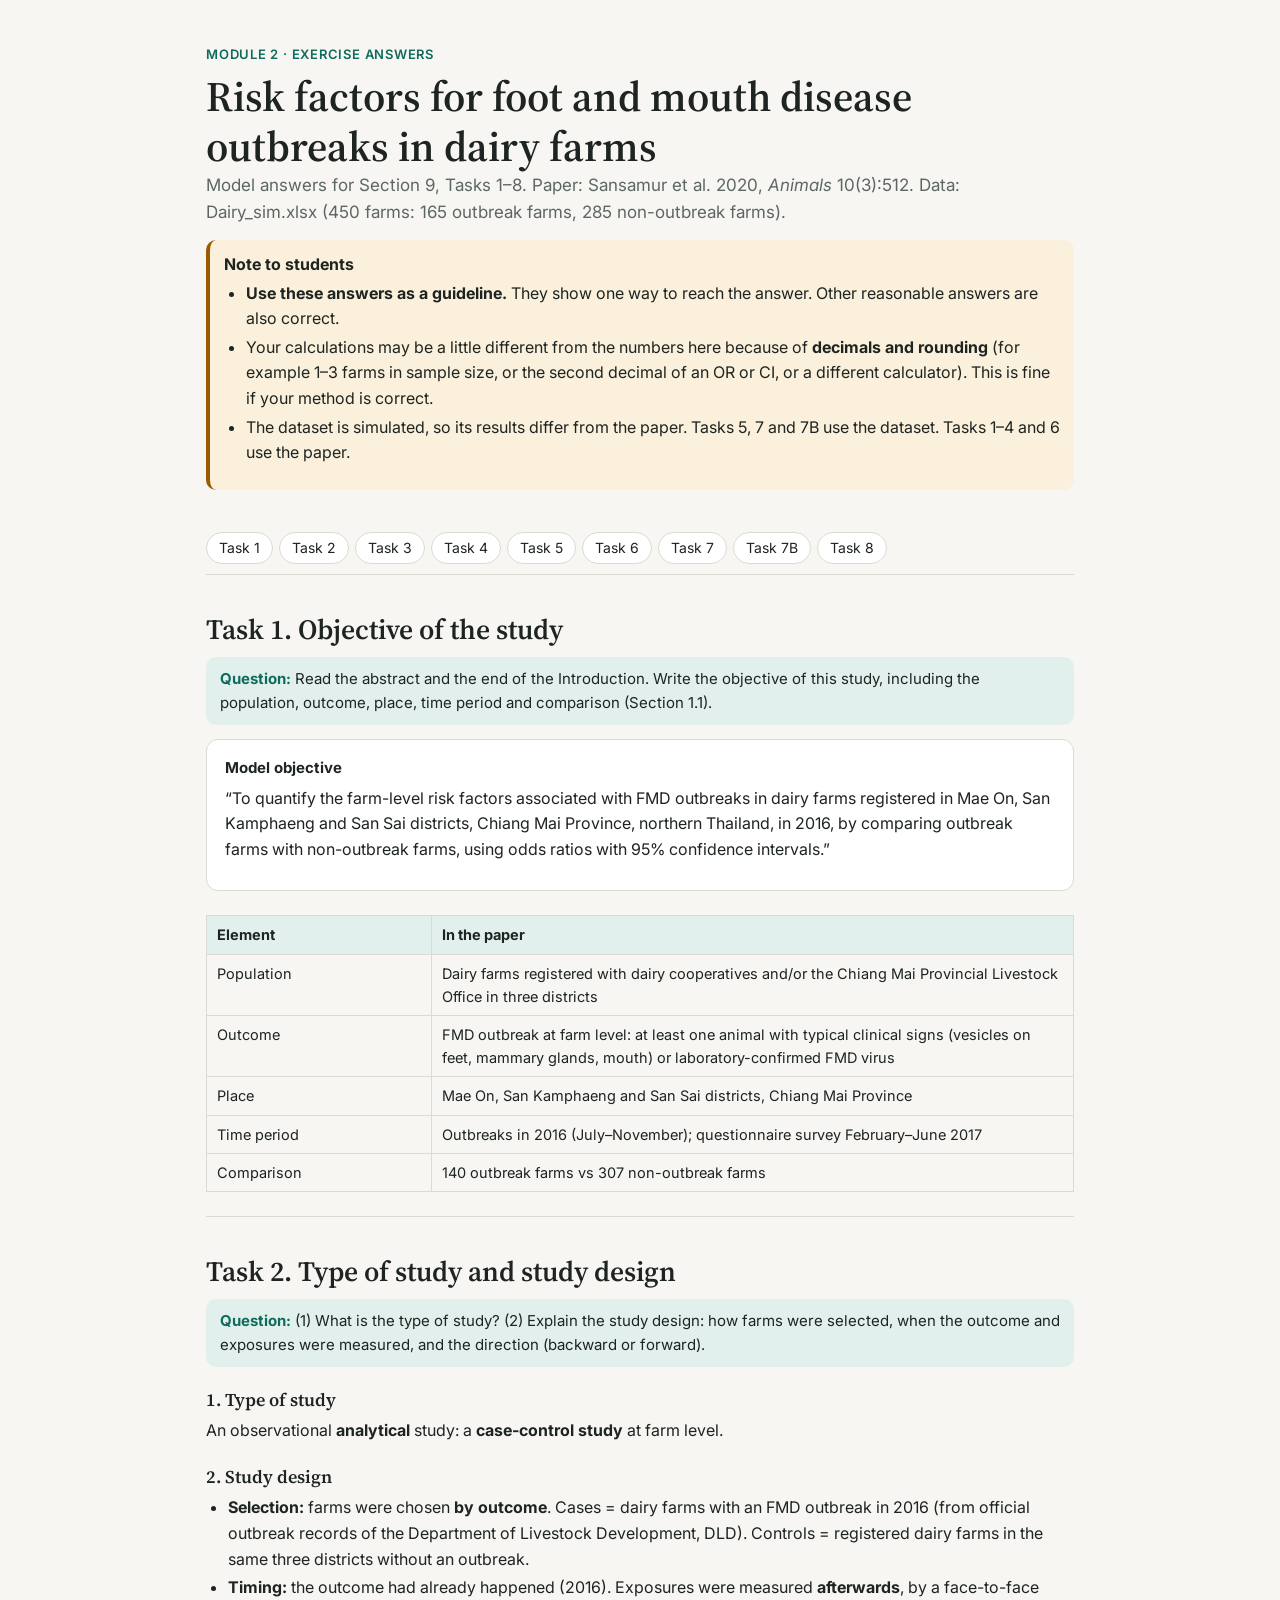
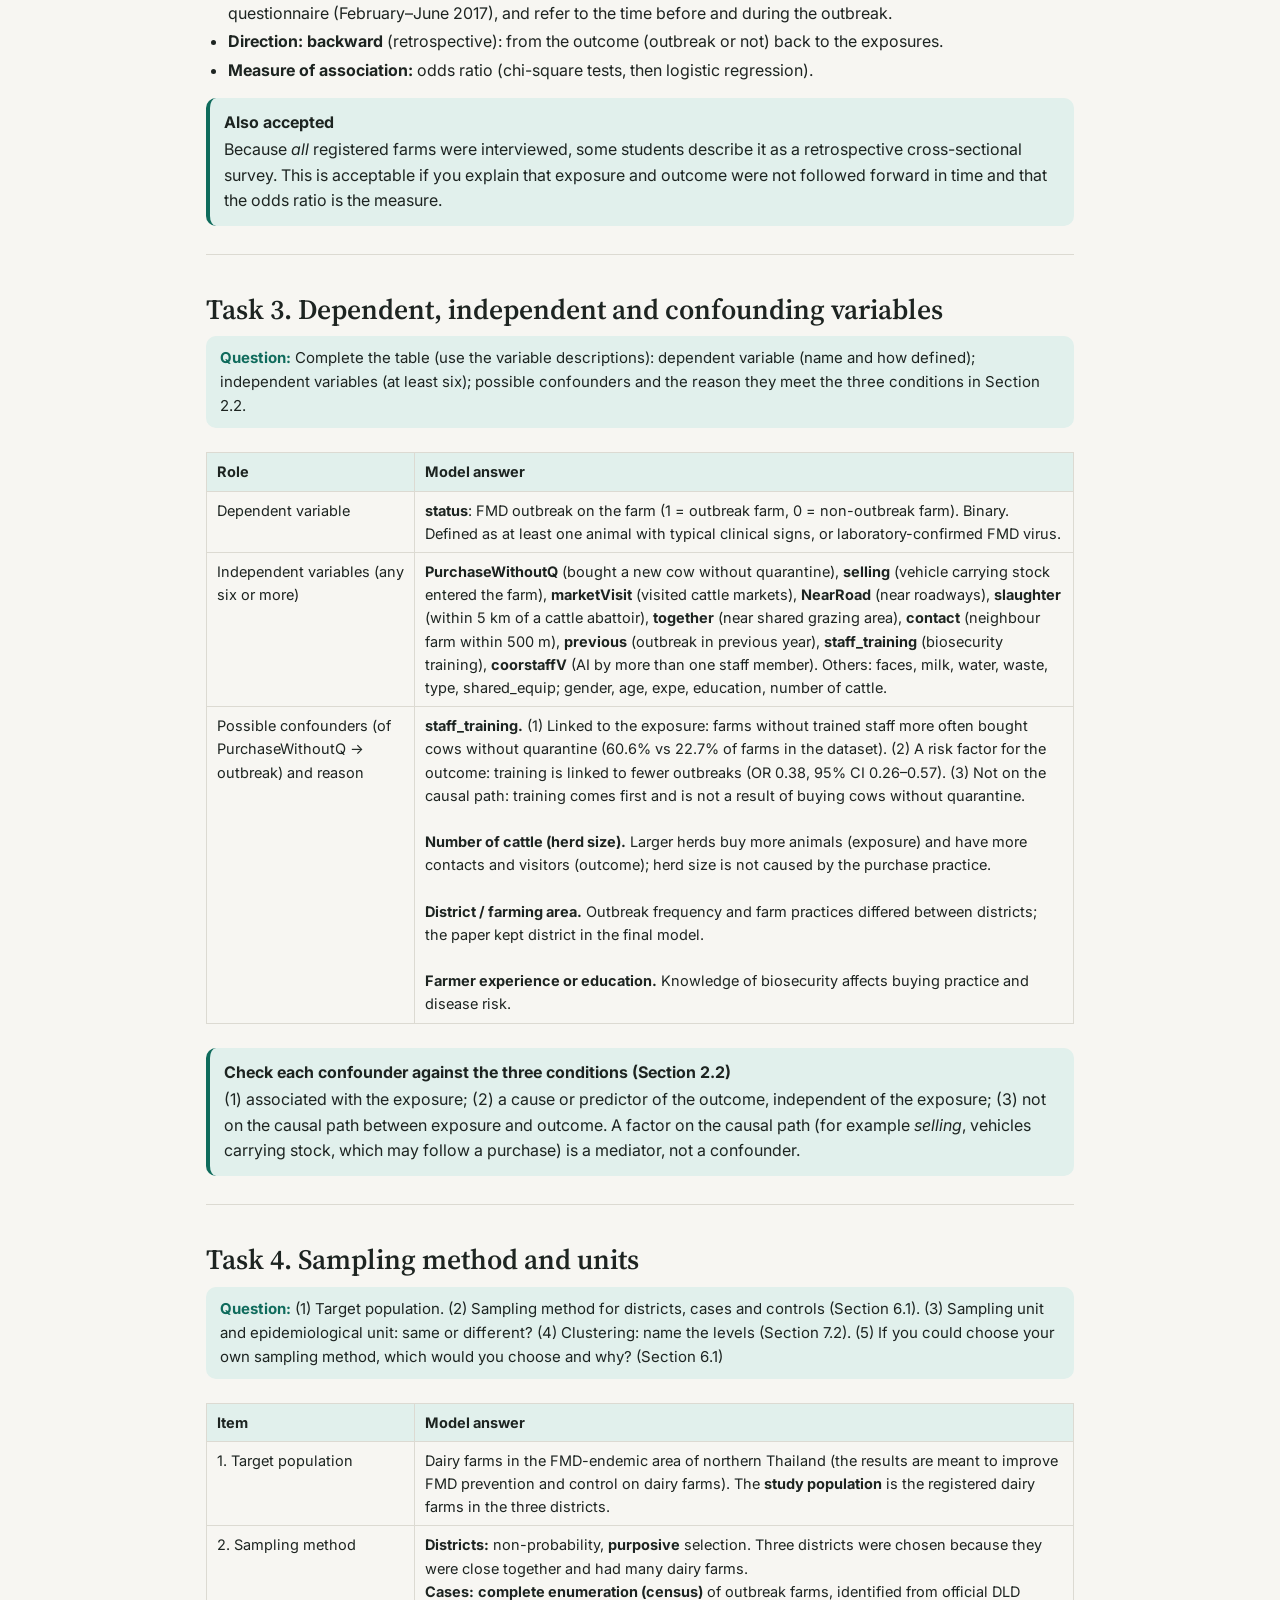
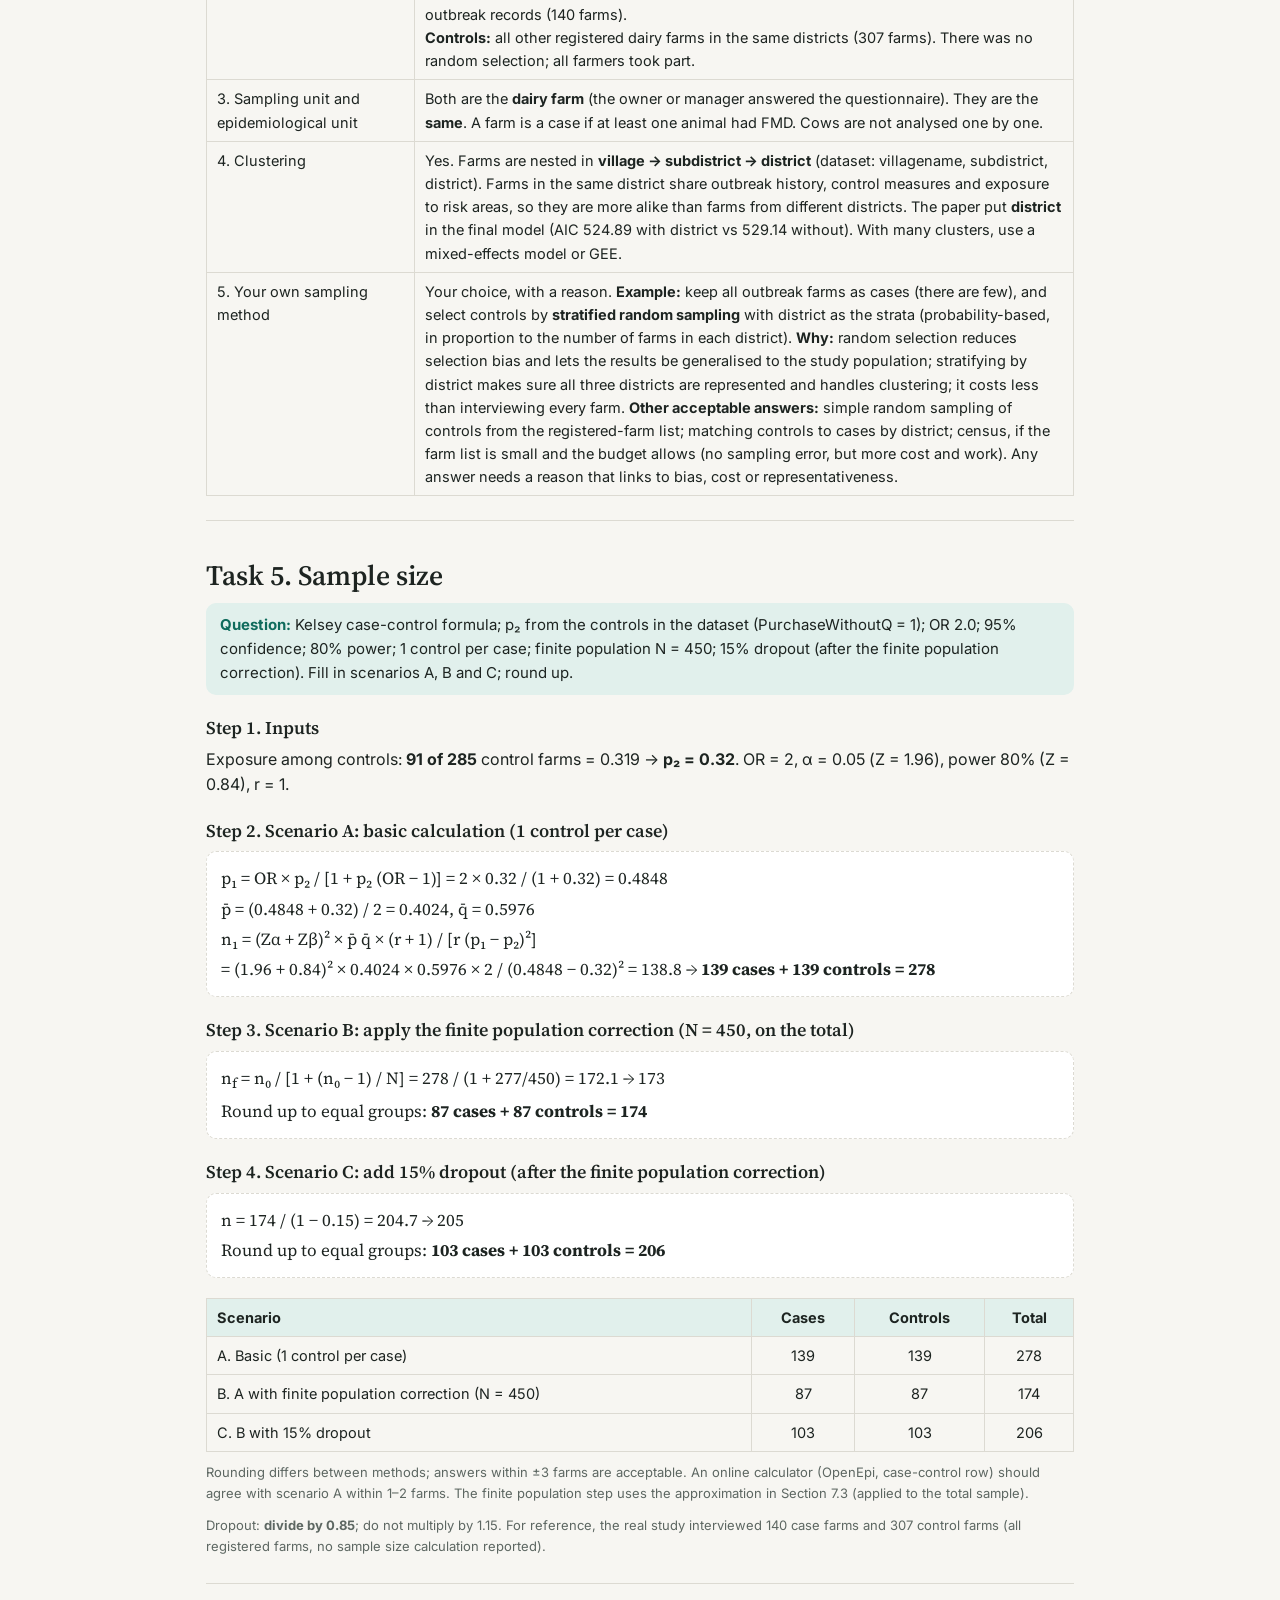
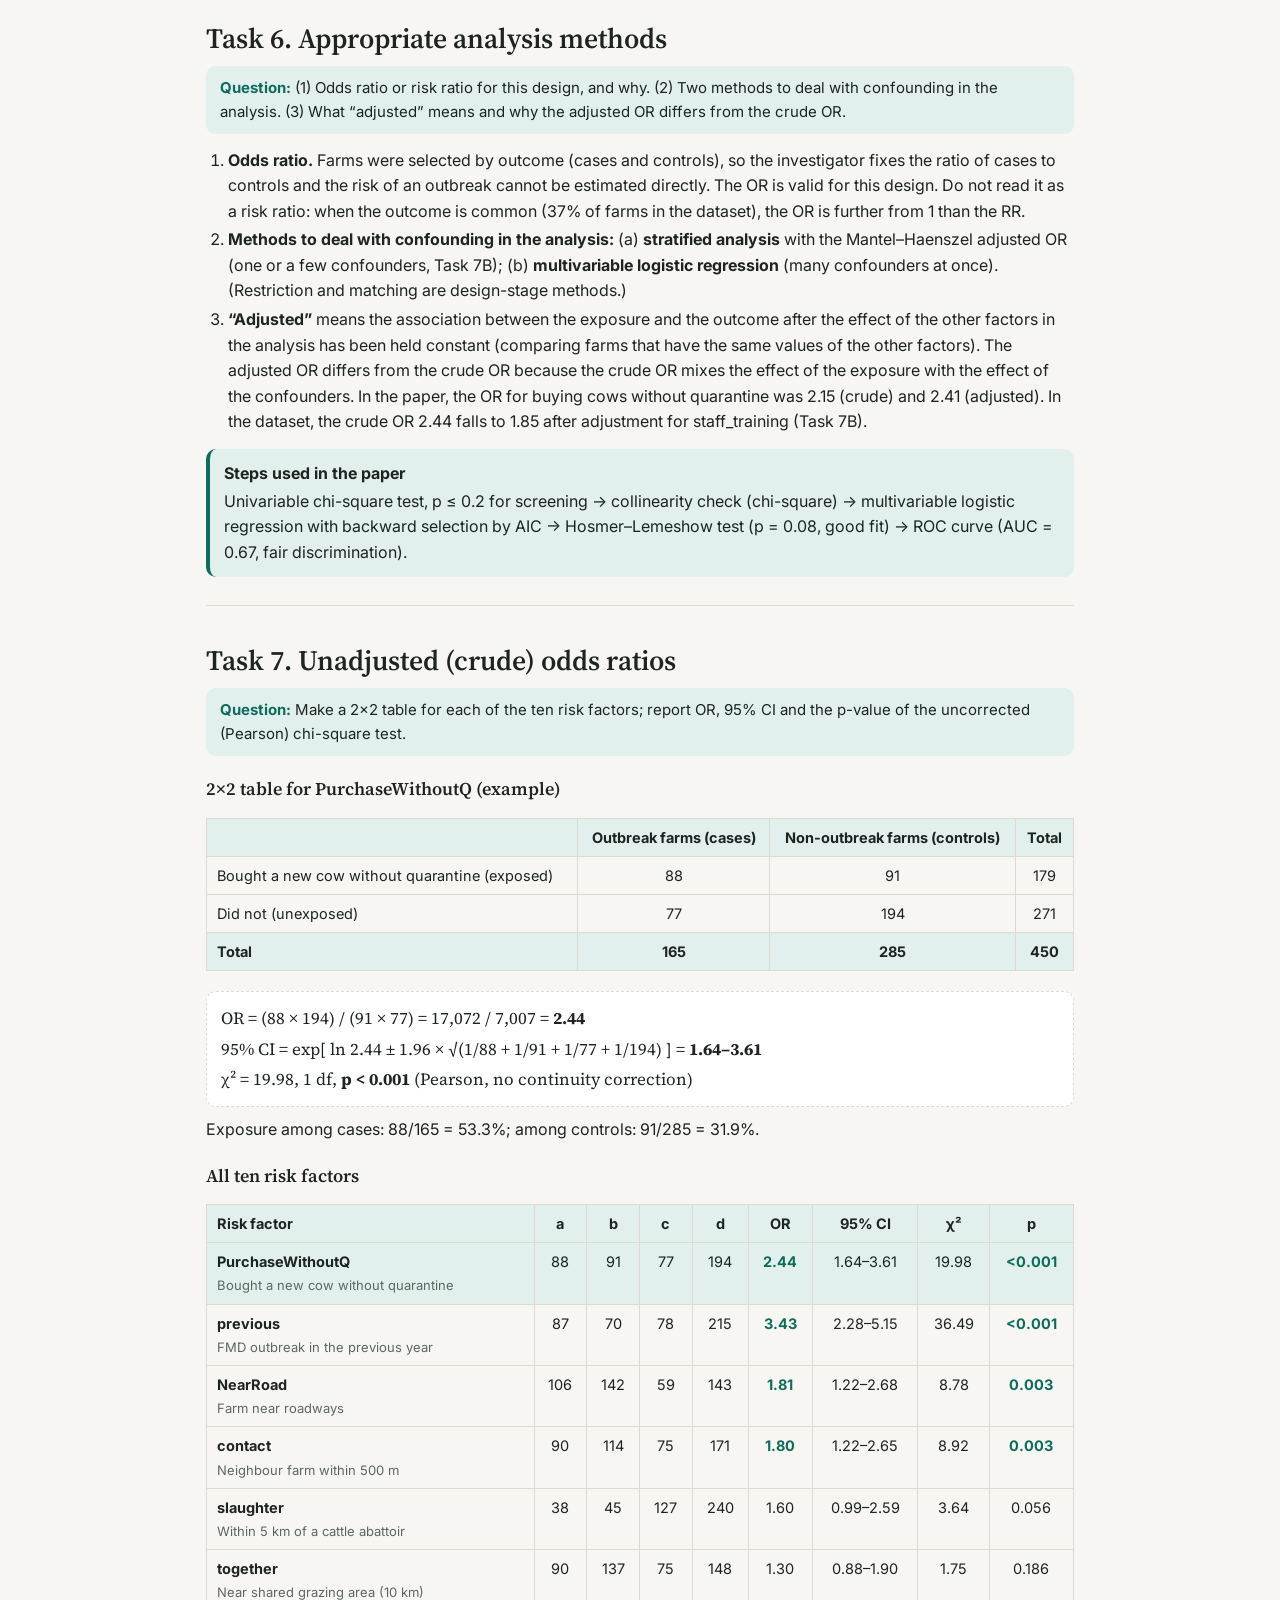
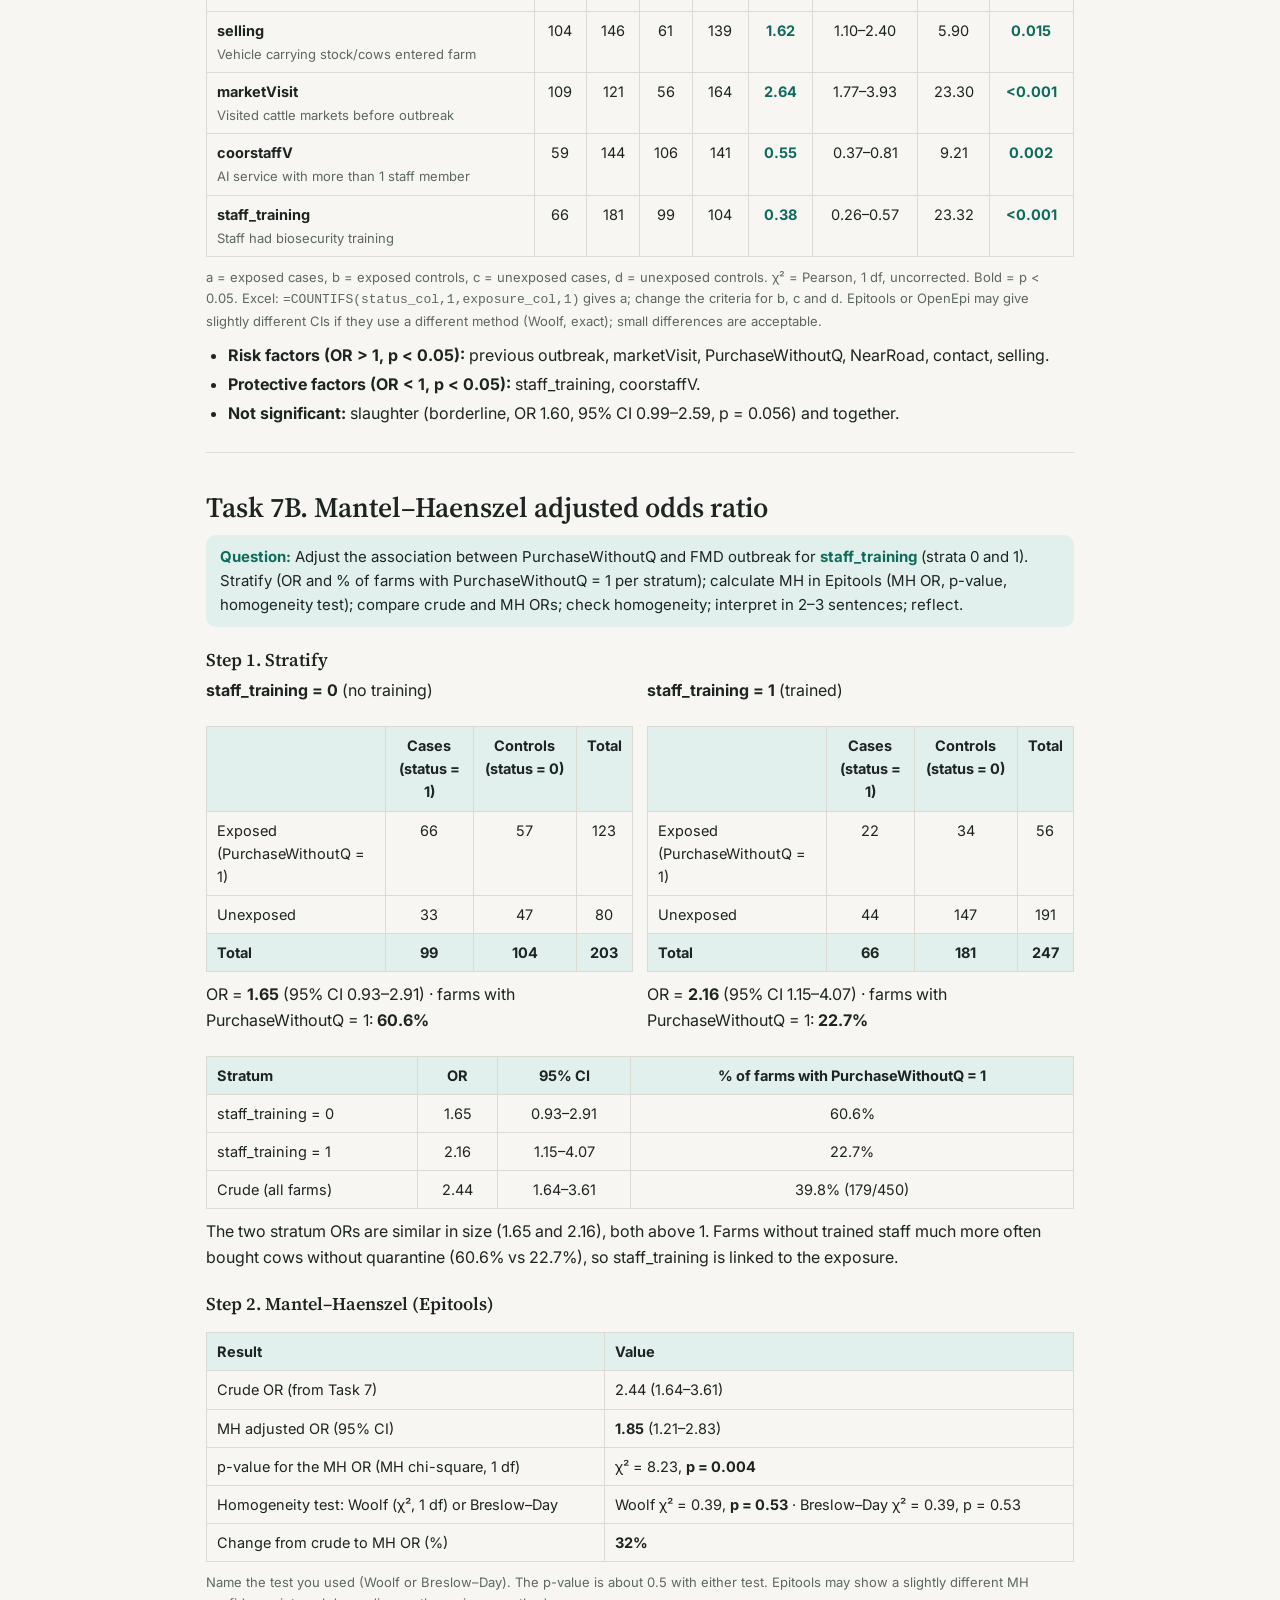
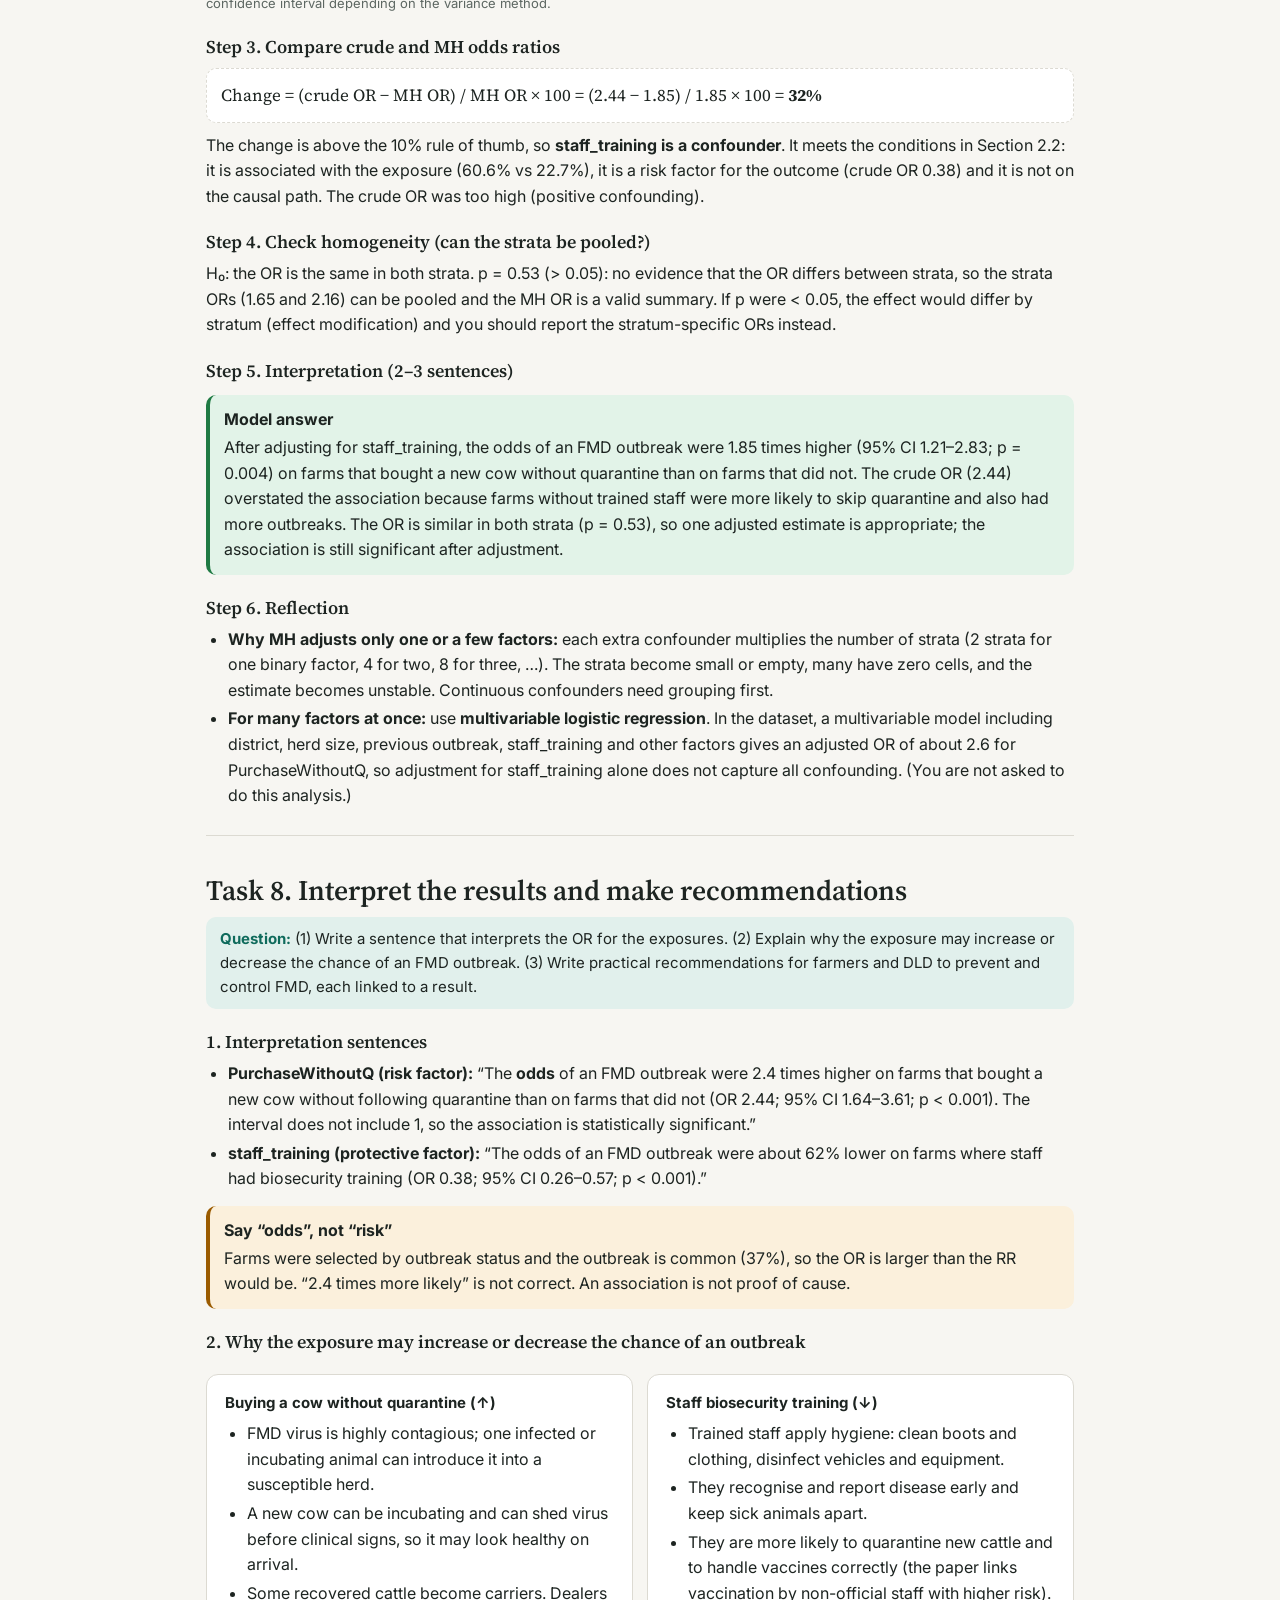
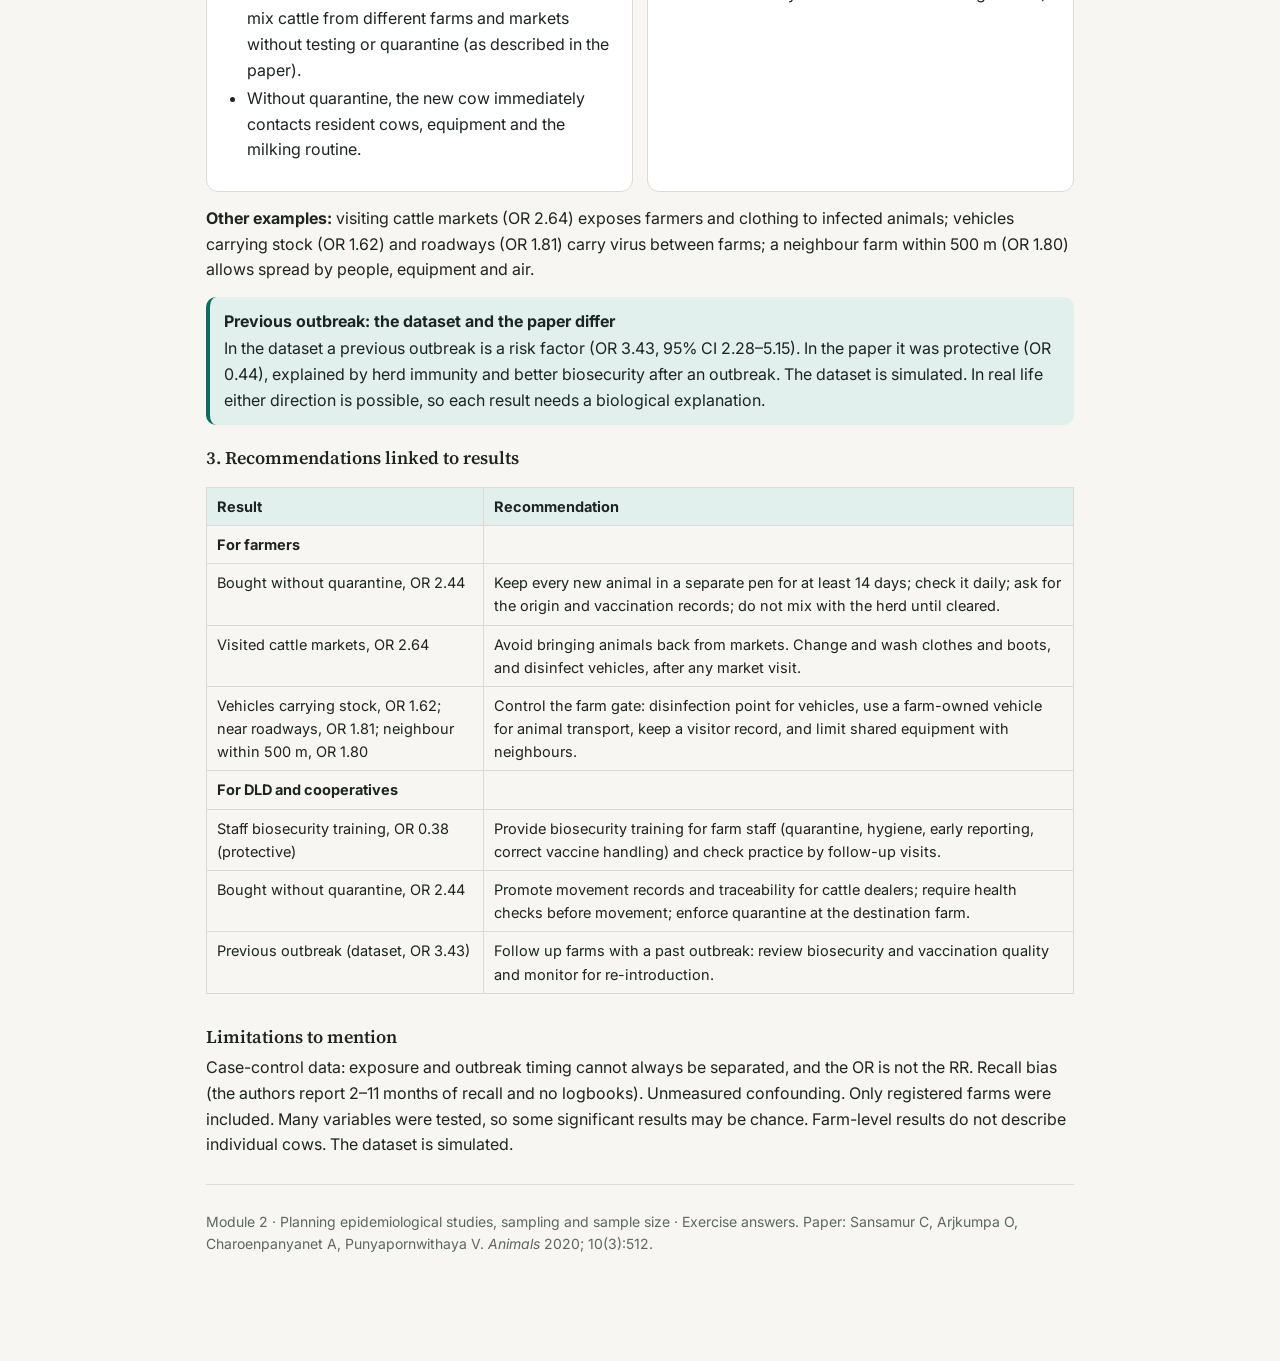
==== commit 54cab6b6: "Add files via upload" ====
--- a/Module2_Exercise_Answers.html
+++ b/Module2_Exercise_Answers.html
@@ -67,7 +67,7 @@
 <!-- TASK 1 -->
 <section id="t1">
   <h2>Task 1. Objective of the study</h2>
-  <div class="q"><b>Question:</b> Write the objective of this study, including the population, outcome, place, time period and comparison (Section 1.1).</div>
+  <div class="q"><b>Question:</b> Read the abstract and the end of the Introduction. Write the objective of this study, including the population, outcome, place, time period and comparison (Section 1.1).</div>
   <div class="card">
     <h4>Model objective</h4>
     <p>“To quantify the farm-level risk factors associated with FMD outbreaks in dairy farms registered in Mae On, San Kamphaeng and San Sai districts, Chiang Mai Province, northern Thailand, in 2016, by comparing outbreak farms with non-outbreak farms, using odds ratios with 95% confidence intervals.”</p>
@@ -102,7 +102,7 @@
 <!-- TASK 3 -->
 <section id="t3">
   <h2>Task 3. Dependent, independent and confounding variables</h2>
-  <div class="q"><b>Question:</b> Complete the table: dependent variable (name and how defined); independent variables (at least six); possible confounders and the reason they meet the three conditions in Section 2.2.</div>
+  <div class="q"><b>Question:</b> Complete the table (use the variable descriptions): dependent variable (name and how defined); independent variables (at least six); possible confounders and the reason they meet the three conditions in Section 2.2.</div>
   <div class="tw"><table>
     <tr><th style="width:24%">Role</th><th>Model answer</th></tr>
     <tr><td>Dependent variable</td><td><b>status</b>: FMD outbreak on the farm (1 = outbreak farm, 0 = non-outbreak farm). Binary. Defined as at least one animal with typical clinical signs, or laboratory-confirmed FMD virus.</td></tr>
@@ -121,7 +121,7 @@
 <!-- TASK 4 -->
 <section id="t4">
   <h2>Task 4. Sampling method and units</h2>
-  <div class="q"><b>Question:</b> (1) Target population. (2) Sampling method for districts, cases and controls (Section 6.1). (3) Sampling unit and epidemiological unit: same or different? (4) Clustering: name the levels (Section 7.2).</div>
+  <div class="q"><b>Question:</b> (1) Target population. (2) Sampling method for districts, cases and controls (Section 6.1). (3) Sampling unit and epidemiological unit: same or different? (4) Clustering: name the levels (Section 7.2). (5) If you could choose your own sampling method, which would you choose and why? (Section 6.1)</div>
   <div class="tw"><table>
     <tr><th style="width:24%">Item</th><th>Model answer</th></tr>
     <tr><td>1. Target population</td><td>Dairy farms in the FMD-endemic area of northern Thailand (the results are meant to improve FMD prevention and control on dairy farms). The <b>study population</b> is the registered dairy farms in the three districts.</td></tr>
@@ -131,13 +131,14 @@
       <b>Controls:</b> all other registered dairy farms in the same districts (307 farms). There was no random selection; all farmers took part.</td></tr>
     <tr><td>3. Sampling unit and epidemiological unit</td><td>Both are the <b>dairy farm</b> (the owner or manager answered the questionnaire). They are the <b>same</b>. A farm is a case if at least one animal had FMD. Cows are not analysed one by one.</td></tr>
     <tr><td>4. Clustering</td><td>Yes. Farms are nested in <b>village → subdistrict → district</b> (dataset: villagename, subdistrict, district). Farms in the same district share outbreak history, control measures and exposure to risk areas, so they are more alike than farms from different districts. The paper put <b>district</b> in the final model (AIC 524.89 with district vs 529.14 without). With many clusters, use a mixed-effects model or GEE.</td></tr>
+    <tr><td>5. Your own sampling method</td><td>Your choice, with a reason. <b>Example:</b> keep all outbreak farms as cases (there are few), and select controls by <b>stratified random sampling</b> with district as the strata (probability-based, in proportion to the number of farms in each district). <b>Why:</b> random selection reduces selection bias and lets the results be generalised to the study population; stratifying by district makes sure all three districts are represented and handles clustering; it costs less than interviewing every farm. <b>Other acceptable answers:</b> simple random sampling of controls from the registered-farm list; matching controls to cases by district; census, if the farm list is small and the budget allows (no sampling error, but more cost and work). Any answer needs a reason that links to bias, cost or representativeness.</td></tr>
   </table></div>
 </section>
 
 <!-- TASK 5 -->
 <section id="t5">
   <h2>Task 5. Sample size</h2>
-  <div class="q"><b>Question:</b> Kelsey case-control formula; p₂ from the controls in the dataset (PurchaseWithoutQ = 1); OR 2.0; 95% confidence; 80% power; 1 control per case; finite population N = 450; 15% dropout. Compare scenarios A, B, C with the real study (140 cases, 307 controls).</div>
+  <div class="q"><b>Question:</b> Kelsey case-control formula; p₂ from the controls in the dataset (PurchaseWithoutQ = 1); OR 2.0; 95% confidence; 80% power; 1 control per case; finite population N = 450; 15% dropout (after the finite population correction). Fill in scenarios A, B and C; round up.</div>
   <h3>Step 1. Inputs</h3>
   <p>Exposure among controls: <b>91 of 285</b> control farms = 0.319 → <b>p₂ = 0.32</b>. OR = 2, α = 0.05 (Z = 1.96), power 80% (Z = 0.84), r = 1.</p>
   <h3>Step 2. Scenario A: basic calculation (1 control per case)</h3>
@@ -164,25 +165,18 @@
     <tr><td>C. B with 15% dropout</td><td>103</td><td>103</td><td>206</td></tr>
   </table></div>
   <p class="m">Rounding differs between methods; answers within ±3 farms are acceptable. An online calculator (OpenEpi, case-control row) should agree with scenario A within 1–2 farms. The finite population step uses the approximation in Section 7.3 (applied to the total sample).</p>
-  <h3>Comparison with the real study and choice of scenario</h3>
-  <ul>
-    <li>The paper (140 cases, 307 controls = 447 farms) does not report a sample size calculation. All registered farms were interviewed (a census). The number of cases (140) is close to scenario A (139); the number of controls is about 2.2 per case.</li>
-    <li>The real study is larger than scenario C (206 farms) and so had more than enough power to detect OR = 2 at this exposure level.</li>
-    <li><b>Choice: scenario C.</b> The population is small (450 farms), so the finite population correction is justified and saves about 100 farms. Dividing by 0.85 protects the study against farmers who cannot be reached or refuse. 103 cases are available (165 outbreak farms in the dataset), so it is feasible.</li>
-    <li>Dropout: <b>divide by 0.85</b>; do not multiply by 1.15.</li>
-  </ul>
+  <p class="m">Dropout: <b>divide by 0.85</b>; do not multiply by 1.15. For reference, the real study interviewed 140 case farms and 307 control farms (all registered farms, no sample size calculation reported).</p>
 </section>
 
 <!-- TASK 6 -->
 <section id="t6">
   <h2>Task 6. Appropriate analysis methods</h2>
-  <div class="q"><b>Question:</b> (1) Odds ratio or risk ratio for this design, and why. (2) Two methods to deal with confounding in the analysis. (3) What “adjusted” means and why the adjusted OR differs from the crude OR. (4) Analysis for a continuous variable such as number of cattle.</div>
+  <div class="q"><b>Question:</b> (1) Odds ratio or risk ratio for this design, and why. (2) Two methods to deal with confounding in the analysis. (3) What “adjusted” means and why the adjusted OR differs from the crude OR.</div>
   <ol>
     <li><b>Odds ratio.</b> Farms were selected by outcome (cases and controls), so the investigator fixes the ratio of cases to controls and the risk of an outbreak cannot be estimated directly. The OR is valid for this design. Do not read it as a risk ratio: when the outcome is common (37% of farms in the dataset), the OR is further from 1 than the RR.</li>
     <li><b>Methods to deal with confounding in the analysis:</b> (a) <b>stratified analysis</b> with the Mantel–Haenszel adjusted OR (one or a few confounders, Task 7B); (b) <b>multivariable logistic regression</b> (many confounders at once). (Restriction and matching are design-stage methods.)</li>
     <li><b>“Adjusted”</b> means the association between the exposure and the outcome after the effect of the other factors in the analysis has been held constant (comparing farms that have the same values of the other factors). The adjusted OR differs from the crude OR because the crude OR mixes the effect of the exposure with the effect of the confounders. In the paper, the OR for buying cows without quarantine was 2.15 (crude) and 2.41 (adjusted). In the dataset, the crude OR 2.44 falls to 1.85 after adjustment for staff_training (Task 7B).</li>
-    <li><b>Continuous variable (for example number of cattle):</b> compare the mean between case and control farms with a <b>t-test</b> (Mann–Whitney or Wilcoxon test if skewed); or enter it into <b>logistic regression</b> as a continuous variable and report the OR per unit (for example per 10 cattle). Check that the relationship is roughly linear, or group it into categories (small, medium, large).</li>
-  </ol>
+      </ol>
   <div class="note"><b>Steps used in the paper</b>
     Univariable chi-square test, p ≤ 0.2 for screening → collinearity check (chi-square) → multivariable logistic regression with backward selection by AIC → Hosmer–Lemeshow test (p = 0.08, good fit) → ROC curve (AUC = 0.67, fair discrimination).</div>
 </section>
@@ -190,7 +184,7 @@
 <!-- TASK 7 -->
 <section id="t7">
   <h2>Task 7. Unadjusted (crude) odds ratios</h2>
-  <div class="q"><b>Question:</b> Make a 2×2 table for each of the ten risk factors; report OR, 95% CI and the p-value of the uncorrected (Pearson) chi-square test. Compare PurchaseWithoutQ with Table 2 (unadjusted 2.15) and Table 3 (adjusted 2.41) of the paper.</div>
+  <div class="q"><b>Question:</b> Make a 2×2 table for each of the ten risk factors; report OR, 95% CI and the p-value of the uncorrected (Pearson) chi-square test.</div>
   <h3>2×2 table for PurchaseWithoutQ (example)</h3>
   <div class="tw"><table class="t2">
     <tr><th></th><th>Outbreak farms (cases)</th><th>Non-outbreak farms (controls)</th><th>Total</th></tr>
@@ -224,17 +218,12 @@
     <li><b>Protective factors (OR &lt; 1, p &lt; 0.05):</b> staff_training, coorstaffV.</li>
     <li><b>Not significant:</b> slaughter (borderline, OR 1.60, 95% CI 0.99–2.59, p = 0.056) and together.</li>
   </ul>
-  <h3>Comparison with the paper (PurchaseWithoutQ)</h3>
-  <div class="card">
-    <p>Paper: unadjusted OR 2.15 (95% CI 1.29–3.57, Table 2); adjusted OR 2.41 (95% CI 1.45–4.05, Table 3). Dataset: crude OR 2.44 (1.64–3.61).</p>
-    <p><b>Why they differ:</b> (1) The dataset is <b>simulated</b>: different farms and a different number of cases and controls, so the estimates are similar but not the same. (2) In the paper, the <b>adjusted</b> OR (2.41) is from a multivariable model that controls for other factors (abattoir distance, shared grazing, vaccination by cooperative staff, previous outbreak, district). The crude OR (2.15) ignores them. Confounding can move the crude OR away from or toward 1, so the two numbers differ.</p>
-  </div>
 </section>
 
 <!-- TASK 7B -->
 <section id="t7b">
   <h2>Task 7B. Mantel–Haenszel adjusted odds ratio</h2>
-  <div class="q"><b>Question:</b> Adjust the association between PurchaseWithoutQ and FMD outbreak for <b>staff_training</b> (strata 0 and 1). Make the stratified 2×2 tables, run Mantel–Haenszel in Epitools, compare crude and MH ORs, check homogeneity, interpret and reflect.</div>
+  <div class="q"><b>Question:</b> Adjust the association between PurchaseWithoutQ and FMD outbreak for <b>staff_training</b> (strata 0 and 1). Stratify (OR and % of farms with PurchaseWithoutQ = 1 per stratum); calculate MH in Epitools (MH OR, p-value, homogeneity test); compare crude and MH ORs; check homogeneity; interpret in 2–3 sentences; reflect.</div>
 
   <h3>Step 1. Stratify</h3>
   <div class="two">
@@ -259,14 +248,22 @@
       <p>OR = <b>2.16</b> (95% CI 1.15–4.07) · farms with PurchaseWithoutQ = 1: <b>22.7%</b></p>
     </div>
   </div>
+  <div class="tw"><table class="t2">
+    <tr><th>Stratum</th><th>OR</th><th>95% CI</th><th>% of farms with PurchaseWithoutQ = 1</th></tr>
+    <tr><td>staff_training = 0</td><td>1.65</td><td>0.93–2.91</td><td>60.6%</td></tr>
+    <tr><td>staff_training = 1</td><td>2.16</td><td>1.15–4.07</td><td>22.7%</td></tr>
+    <tr><td>Crude (all farms)</td><td>2.44</td><td>1.64–3.61</td><td>39.8% (179/450)</td></tr>
+  </table></div>
   <p>The two stratum ORs are similar in size (1.65 and 2.16), both above 1. Farms without trained staff much more often bought cows without quarantine (60.6% vs 22.7%), so staff_training is linked to the exposure.</p>
 
   <h3>Step 2. Mantel–Haenszel (Epitools)</h3>
   <div class="tw"><table>
     <tr><th>Result</th><th>Value</th></tr>
+    <tr><td>Crude OR (from Task 7)</td><td>2.44 (1.64–3.61)</td></tr>
     <tr><td>MH adjusted OR (95% CI)</td><td><b>1.85</b> (1.21–2.83)</td></tr>
-    <tr><td>MH chi-square (1 df), p-value</td><td>χ² = 8.23, <b>p = 0.004</b></td></tr>
+    <tr><td>p-value for the MH OR (MH chi-square, 1 df)</td><td>χ² = 8.23, <b>p = 0.004</b></td></tr>
     <tr><td>Homogeneity test: Woolf (χ², 1 df) or Breslow–Day</td><td>Woolf χ² = 0.39, <b>p = 0.53</b> · Breslow–Day χ² = 0.39, p = 0.53</td></tr>
+    <tr><td>Change from crude to MH OR (%)</td><td><b>32%</b></td></tr>
   </table></div>
   <p class="m">Name the test you used (Woolf or Breslow–Day). The p-value is about 0.5 with either test. Epitools may show a slightly different MH confidence interval depending on the variance method.</p>
 
